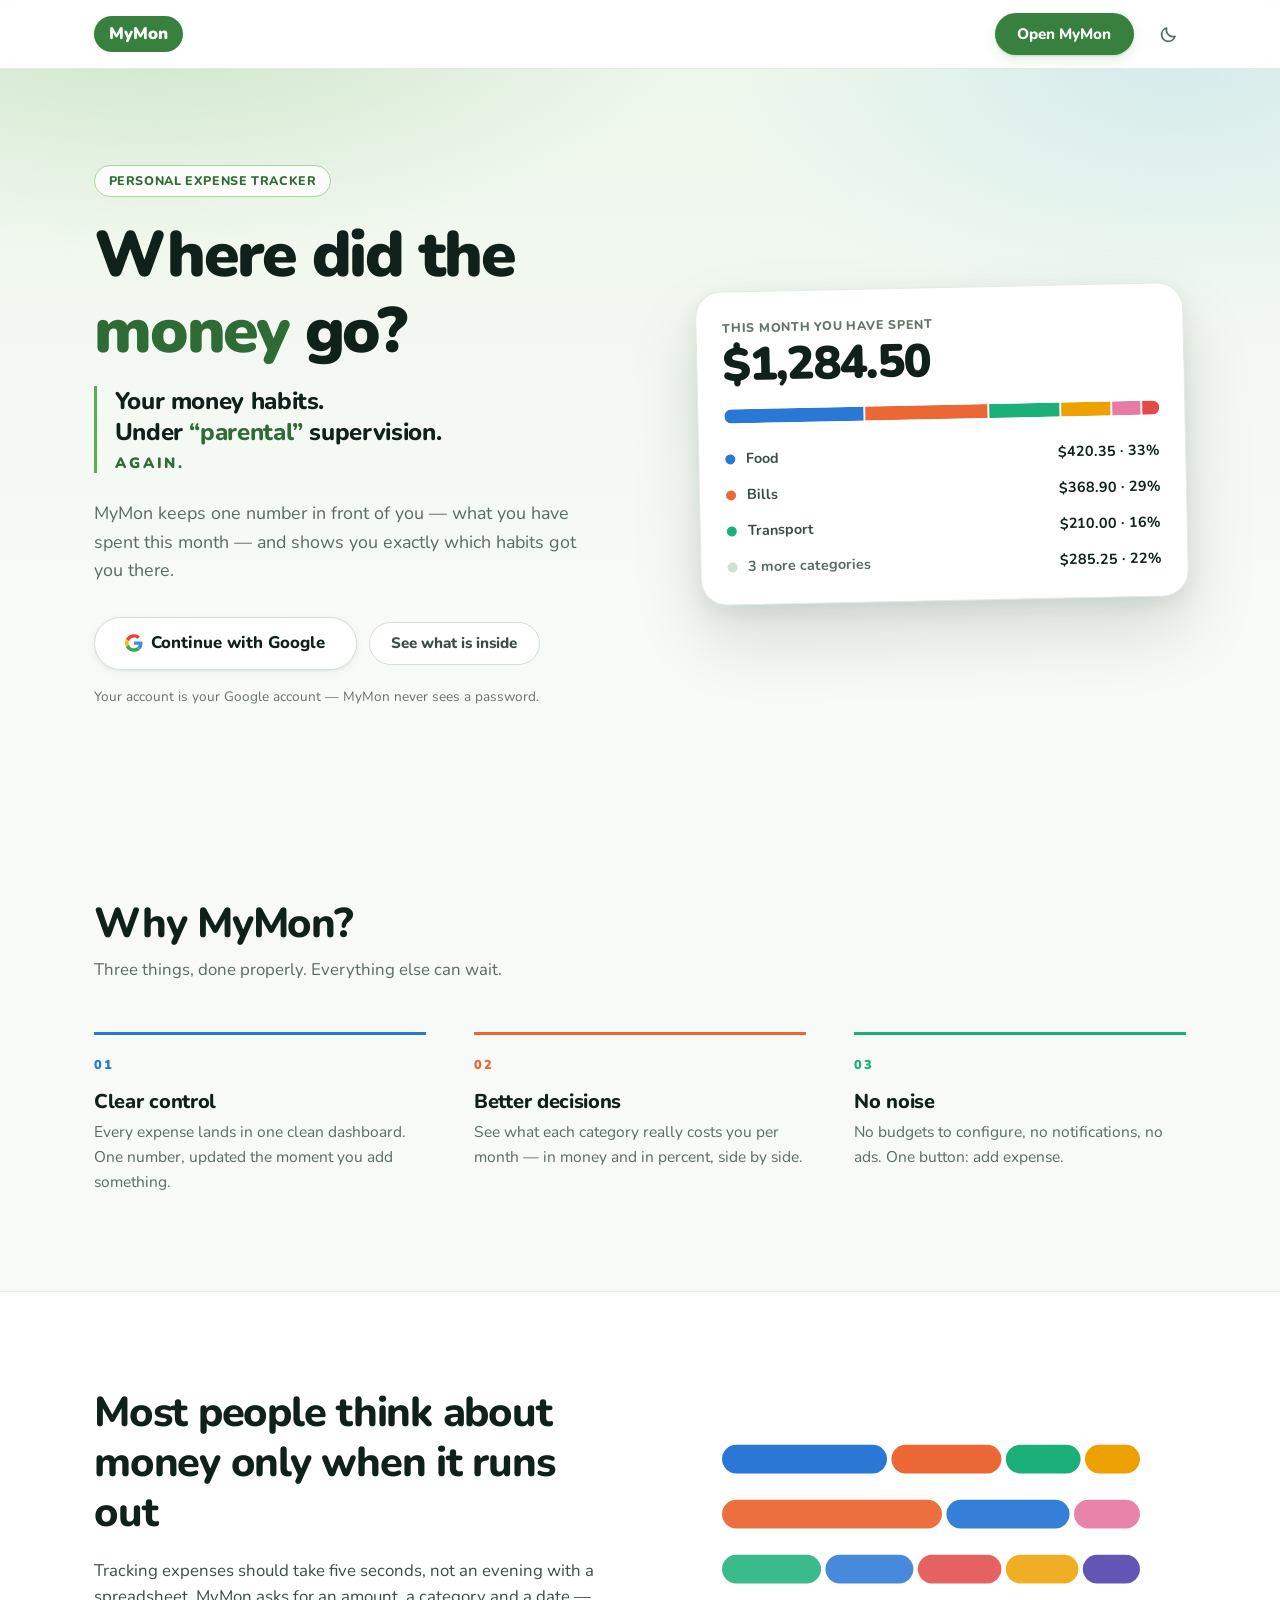
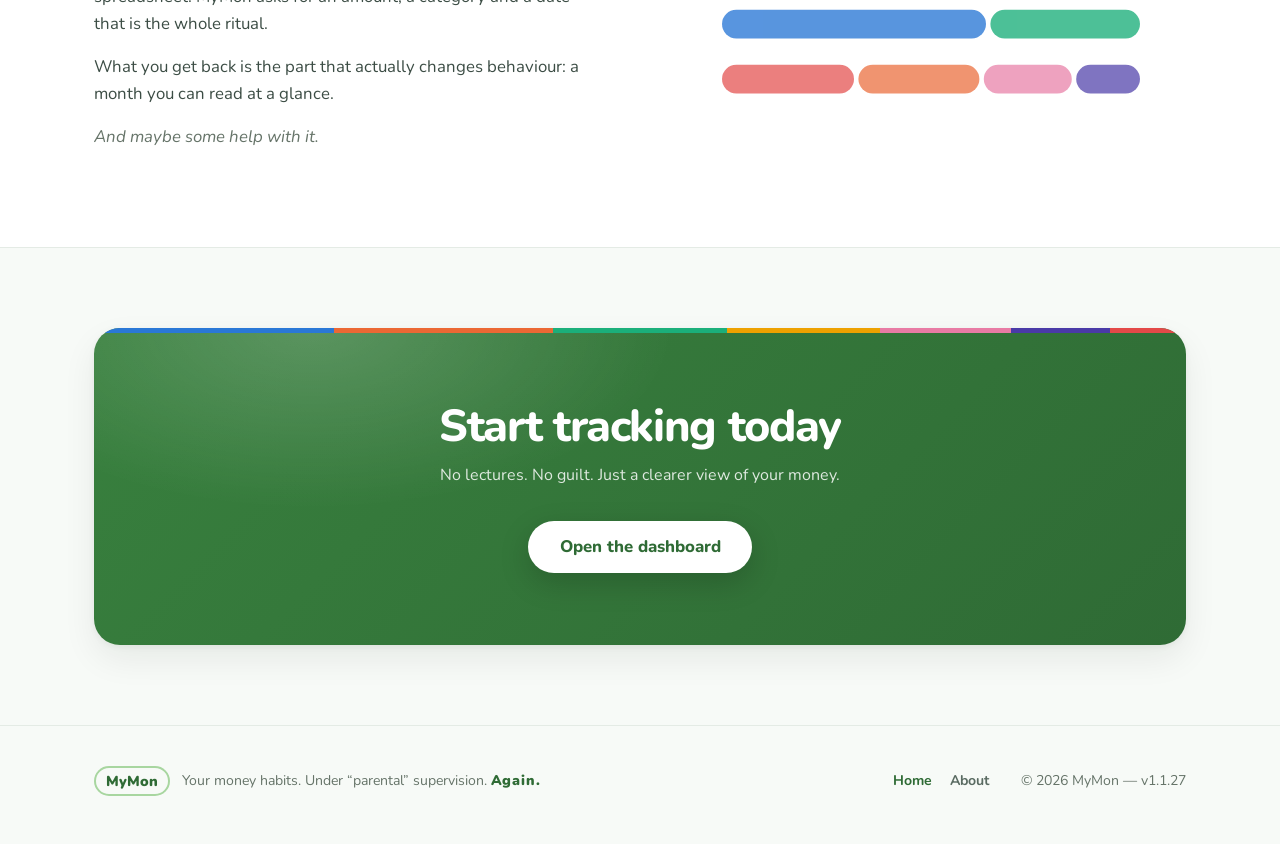
==== index.html @ 64f7182e "v1.1.27: pin the last function's search_path Ten security definer functions in this database, nine o" ====
<!DOCTYPE html>
<html lang="en">
<head>
  <meta charset="UTF-8" />
  <meta name="viewport" content="width=device-width, initial-scale=1.0" />
  <title>MyMon — see where your money went</title>
  <meta name="description" content="MyMon is a small personal expense tracker. Log what you spend, see the month at a glance. No noise, no lectures." />
  <link rel="icon" href="favicon.ico" />
  <link rel="manifest" href="manifest.webmanifest" />
  <meta name="theme-color" content="#3d8a45" />
  <link rel="apple-touch-icon" sizes="180x180" href="apple-touch-icon.png" />
  <meta name="apple-mobile-web-app-status-bar-style" content="default" />
  <meta name="apple-mobile-web-app-capable" content="yes" />
  <meta name="apple-mobile-web-app-title" content="MyMon" />
  <link rel="preconnect" href="https://fonts.googleapis.com" />
  <link rel="preconnect" href="https://fonts.gstatic.com" crossorigin />
  <link href="https://fonts.googleapis.com/css2?family=Nunito:wght@400;600;700;800;900&display=swap" rel="stylesheet" />
  <link rel="stylesheet" href="style.css" />

  <!-- Before a single pixel is painted. The stylesheet follows the system
       setting by itself; this is only for the case where the button has
       overruled it, because a page that reached the screen first would
       flash white on its way to dark. -->
  <script>
    (function () {
      try {
        var chosen = localStorage.getItem('mymon.theme');
        if (chosen === 'dark' || chosen === 'light') {
          document.documentElement.setAttribute('data-theme', chosen);
        }
      } catch (err) { /* private window, or site data blocked */ }
    })();
  </script>

  <!-- Chrome fires this once, early, and only offers the real install dialog if
       we hold on to the event. Catching it here rather than in a script at the
       bottom of the page means we cannot miss it. -->
  <script>
    window.MyMonInstall = { event: null };
    window.addEventListener('beforeinstallprompt', function (event) {
      event.preventDefault();
      window.MyMonInstall.event = event;
      window.dispatchEvent(new Event('mymon:installable'));
    });
  </script>

  <!-- Asking the server who you are takes a moment, and this page has two faces:
       one for a visitor, one for someone already signed in. Guessing from the
       token Supabase parked in this browser lets us paint the right one at once,
       instead of flashing "Continue with Google" at a signed-in user.
       landing.js drops this attribute the moment it knows for certain. -->
  <script>
    (function () {
      var state = 'out';
      try {
        for (var i = 0; i < localStorage.length; i++) {
          if (/^sb-.+-auth-token$/.test(localStorage.key(i))) { state = 'in'; break; }
        }
      } catch (e) { /* private mode: treat as a visitor */ }
      document.documentElement.setAttribute('data-session', state);
    })();
  </script>
</head>

<body>
  <header class="site-header">
    <div class="container">
      <a class="brand" href="index.html?stay=1" aria-label="MyMon home">
        <span class="logo">MyMon</span>
      </a>

      <!-- The header carries where you can go, and nothing else. About moved
           to the footer — it is read once, not returned to — and the chip and
           the sign-out button went with it, to Settings. Four links, a chip and
           a button came to 463px of header on a 375px phone, which is why the
           page could be dragged sideways. -->
      <nav class="site-nav" aria-label="Main">
        <a href="dashboard.html" data-page="dashboard" data-when="signed-in">Dashboard</a>
        <a href="settings.html" data-page="settings" data-when="signed-in">Settings</a>
        <button class="btn btn--primary" type="button" data-signin data-when="signed-out">
          Open MyMon
        </button>
      </nav>

      <!-- Light or dark. With nothing chosen the stylesheet follows the
           system setting on its own; this overrules it, per device. -->
      <button class="theme-btn" type="button" data-theme-toggle
              aria-label="Switch to the dark theme" title="Switch to the dark theme">
        <svg class="theme-btn__moon" viewBox="0 0 24 24" fill="none" stroke="currentColor"
             stroke-width="2.2" stroke-linecap="round" stroke-linejoin="round" aria-hidden="true">
          <path d="M20.2 14.3A8.4 8.4 0 0 1 9.7 3.8a8.6 8.6 0 1 0 10.5 10.5z" />
        </svg>
        <svg class="theme-btn__sun" viewBox="0 0 24 24" fill="none" stroke="currentColor"
             stroke-width="2.2" stroke-linecap="round" aria-hidden="true">
          <circle cx="12" cy="12" r="4.1" />
          <path d="M12 2.6v2.1M12 19.3v2.1M2.6 12h2.1M19.3 12h2.1M5.3 5.3l1.5 1.5M17.2 17.2l1.5 1.5M18.7 5.3l-1.5 1.5M6.8 17.2l-1.5 1.5" />
        </svg>
      </button>
    </div>
  </header>

  <main>
    <section class="hero">
      <div class="container hero__grid">
        <div>
          <p class="eyebrow">Personal expense tracker</p>
          <h1>Where did the <em>money</em> go?</h1>

          <!-- The line the whole project is named for. It used to sit in small
               grey type under everything else; it belongs here, at full voice. -->
          <p class="signature">
            Your money habits.<br />
            Under <em>&ldquo;parental&rdquo;</em> supervision.
            <b>Again.</b>
          </p>

          <p class="hero__lede">
            MyMon keeps one number in front of you — what you have spent this month —
            and shows you exactly which habits got you there.
          </p>

          <div class="hero__actions" data-when="signed-in">
            <a class="btn btn--primary btn--lg" href="dashboard.html">Open the dashboard</a>
            <a class="btn btn--ghost" href="#why">See what is inside</a>
          </div>

          <div class="hero__actions" data-when="signed-out">
            <button class="btn btn--google btn--lg" type="button" data-signin>
              <svg viewBox="0 0 48 48" aria-hidden="true" class="g-logo">
                <path fill="#EA4335" d="M24 9.5c3.5 0 6.6 1.2 9 3.6l6.7-6.7C35.6 2.6 30.2.5 24 .5 14.6.5 6.5 5.8 2.6 13.6l7.8 6c1.9-5.6 7.1-9.6 13.6-10.1z"/>
                <path fill="#4285F4" d="M46.5 24.5c0-1.6-.1-3.2-.4-4.7H24v9h12.7c-.6 3-2.3 5.5-4.8 7.2l7.5 5.8c4.4-4 7.1-10 7.1-17.3z"/>
                <path fill="#FBBC05" d="M10.4 28.4c-.5-1.4-.8-2.9-.8-4.4s.3-3 .8-4.4l-7.8-6C.9 16.7 0 20.2 0 24s.9 7.3 2.6 10.4l7.8-6z"/>
                <path fill="#34A853" d="M24 47.5c6.2 0 11.5-2 15.4-5.6l-7.5-5.8c-2.1 1.4-4.8 2.2-7.9 2.2-6.5 0-11.7-4-13.6-9.9l-7.8 6C6.5 42.2 14.6 47.5 24 47.5z"/>
              </svg>
              Continue with Google
            </button>
            <a class="btn btn--ghost" href="#why">See what is inside</a>
          </div>
          <p class="hero__note" data-when="signed-in">
            Signed in as <b data-user-name>you</b>. Nothing was lost — your month is
            one tap away.
          </p>
          <p class="hero__note" data-when="signed-out">
            Your account is your Google account — MyMon never sees a password.
          </p>
          <p class="notice notice--ok hidden" id="signed-out" role="status">
            You are signed out. Your expenses are waiting in your account.
          </p>
          <p class="notice notice--problem hidden" id="setup-problem" role="alert"></p>
        </div>

        <!-- A still of the real dashboard, built from the same components. -->
        <div class="preview" aria-hidden="true">
          <p class="preview__label">This month you have spent</p>
          <p class="preview__value">$1,284.50</p>

          <div class="share-bar">
            <div class="share-bar__seg" style="--dot: var(--cat-food); flex: 32.7"></div>
            <div class="share-bar__seg" style="--dot: var(--cat-bills); flex: 28.7"></div>
            <div class="share-bar__seg" style="--dot: var(--cat-transport); flex: 16.3"></div>
            <div class="share-bar__seg" style="--dot: var(--cat-entertainment); flex: 11.5"></div>
            <div class="share-bar__seg" style="--dot: var(--cat-hobby); flex: 6.6"></div>
            <div class="share-bar__seg" style="--dot: var(--cat-shopping); flex: 4.0"></div>
          </div>

          <div class="preview__rows">
            <div class="preview__row" style="--dot: var(--cat-food)">
              <i></i><span>Food</span><b>$420.35 &middot; 33%</b>
            </div>
            <div class="preview__row" style="--dot: var(--cat-bills)">
              <i></i><span>Bills</span><b>$368.90 &middot; 29%</b>
            </div>
            <div class="preview__row" style="--dot: var(--cat-transport)">
              <i></i><span>Transport</span><b>$210.00 &middot; 16%</b>
            </div>
            <div class="preview__row" style="--dot: var(--line-strong)">
              <i></i><span class="muted">3 more categories</span><b class="muted">$285.25 &middot; 22%</b>
            </div>
          </div>
        </div>
      </div>
    </section>

    <section class="section" id="why">
      <div class="container">
        <div class="section__head">
          <h2>Why MyMon?</h2>
          <p>Three things, done properly. Everything else can wait.</p>
        </div>

        <!-- Each column is topped by one of the chart's own category colours,
             so the page and the app look like they were made by the same hand. -->
        <div class="reasons">
          <article class="reason" style="--rule: var(--cat-food)">
            <span class="reason__num" aria-hidden="true">01</span>
            <h3>Clear control</h3>
            <p>Every expense lands in one clean dashboard. One number, updated the moment you add something.</p>
          </article>

          <article class="reason" style="--rule: var(--cat-bills)">
            <span class="reason__num" aria-hidden="true">02</span>
            <h3>Better decisions</h3>
            <p>See what each category really costs you per month — in money and in percent, side by side.</p>
          </article>

          <article class="reason" style="--rule: var(--cat-transport)">
            <span class="reason__num" aria-hidden="true">03</span>
            <h3>No noise</h3>
            <p>No budgets to configure, no notifications, no ads. One button: add expense.</p>
          </article>
        </div>
      </div>
    </section>

    <section class="section problem">
      <div class="container problem__layout">
        <div class="problem__text">
          <h2>Most people think about money only when it runs out</h2>
          <p>
            Tracking expenses should take five seconds, not an evening with a spreadsheet.
            MyMon asks for an amount, a category and a date — that is the whole ritual.
          </p>
          <p>
            What you get back is the part that actually changes behaviour: a month you
            can read at a glance.
          </p>
          <p>And maybe some help with it.</p>
        </div>
        <!-- Five weeks of spending, drawn the way the dashboard draws one month.
             The old stock illustration was purple and blue — handsome enough,
             but not a single colour in it existed anywhere else in MyMon. -->
        <div class="problem__image">
          <svg class="weeks" viewBox="0 0 400 242" role="img"
               aria-label="Five weeks of spending, each split into coloured categories">
            <g class="weeks__row" style="--y: 8">
              <rect x="10"  y="8"   width="150" height="26" rx="13" fill="var(--cat-food)" />
              <rect x="164" y="8"   width="100" height="26" rx="13" fill="var(--cat-bills)" />
              <rect x="268" y="8"   width="68"  height="26" rx="13" fill="var(--cat-transport)" />
              <rect x="340" y="8"   width="50"  height="26" rx="13" fill="var(--cat-entertainment)" />
            </g>
            <g class="weeks__row">
              <rect x="10"  y="58"  width="200" height="26" rx="13" fill="var(--cat-bills)" />
              <rect x="214" y="58"  width="112" height="26" rx="13" fill="var(--cat-food)" />
              <rect x="330" y="58"  width="60"  height="26" rx="13" fill="var(--cat-hobby)" />
            </g>
            <g class="weeks__row">
              <rect x="10"  y="108" width="90"  height="26" rx="13" fill="var(--cat-transport)" />
              <rect x="104" y="108" width="80"  height="26" rx="13" fill="var(--cat-food)" />
              <rect x="188" y="108" width="76"  height="26" rx="13" fill="var(--cat-shopping)" />
              <rect x="268" y="108" width="66"  height="26" rx="13" fill="var(--cat-entertainment)" />
              <rect x="338" y="108" width="52"  height="26" rx="13" fill="var(--cat-other)" />
            </g>
            <g class="weeks__row">
              <rect x="10"  y="158" width="240" height="26" rx="13" fill="var(--cat-food)" />
              <rect x="254" y="158" width="136" height="26" rx="13" fill="var(--cat-transport)" />
            </g>
            <g class="weeks__row">
              <rect x="10"  y="208" width="120" height="26" rx="13" fill="var(--cat-shopping)" />
              <rect x="134" y="208" width="110" height="26" rx="13" fill="var(--cat-bills)" />
              <rect x="248" y="208" width="80"  height="26" rx="13" fill="var(--cat-hobby)" />
              <rect x="332" y="208" width="58"  height="26" rx="13" fill="var(--cat-other)" />
            </g>
          </svg>
        </div>
      </div>
    </section>

    <!-- Shown only where MyMon can actually be installed; install.js decides. -->
    <div class="container">
      <section class="install-band hidden" id="install-band">
        <div class="install-band__icon" aria-hidden="true">
          <img src="icon-192.png" alt="" width="56" height="56" />
        </div>
        <div class="install-band__text">
          <h2 id="install-title">Keep MyMon on your phone</h2>
          <p id="install-copy">
            It gets its own icon and opens without the browser bar, like any other app.
          </p>
        </div>
        <button class="btn btn--primary" type="button" id="install-btn">Install app</button>
      </section>
    </div>

    <div class="container">
      <section class="cta-band">
        <h2>Start tracking today</h2>
        <p>No lectures. No guilt. Just a clearer view of your money.</p>
        <a class="btn btn--primary btn--lg" href="dashboard.html" data-when="signed-in">
          Open the dashboard
        </a>
        <button class="btn btn--primary btn--lg" type="button" data-signin data-when="signed-out">
          Open the dashboard
        </button>
      </section>
    </div>
  </main>

  <footer class="site-footer">
    <div class="container">
      <div class="site-footer__brand">
        <span class="logo logo--quiet" aria-hidden="true">MyMon</span>
        <p>Your money habits. Under &ldquo;parental&rdquo; supervision. <b>Again.</b></p>
      </div>
      <nav class="site-footer__links" aria-label="More">
        <a href="index.html?stay=1" data-page="home">Home</a>
        <a href="about.html" data-page="about">About</a>
      </nav>
      <p class="site-footer__meta">&copy; <span data-year>2026</span> MyMon &mdash; v1.1.27</p>
    </div>
  </footer>

  <!-- Safari has no install dialog, so iPhone users get the three steps. -->
  <dialog class="modal" id="ios-install" aria-labelledby="ios-install-title">
    <div class="modal__head">
      <div>
        <h2 id="ios-install-title">Add MyMon to your home screen</h2>
        <p>Three taps in Safari, and it behaves like any other app.</p>
      </div>
      <button class="modal__close" type="button" data-close-install aria-label="Close">
        <svg viewBox="0 0 24 24" fill="none" stroke="currentColor" stroke-width="2.2" stroke-linecap="round" aria-hidden="true">
          <path d="M6 6l12 12M18 6L6 18" />
        </svg>
      </button>
    </div>

    <div class="modal__body">
      <ol class="steps">
        <li>
          <span class="steps__icon" aria-hidden="true">
            <svg viewBox="0 0 24 24" fill="none" stroke="currentColor" stroke-width="2" stroke-linecap="round" stroke-linejoin="round">
              <path d="M12 3v13" /><path d="M8 7l4-4 4 4" />
              <path d="M5 13v6a2 2 0 0 0 2 2h10a2 2 0 0 0 2-2v-6" />
            </svg>
          </span>
          <span>Tap the <strong>Share</strong> button at the bottom of Safari.</span>
        </li>
        <li>
          <span class="steps__icon" aria-hidden="true">
            <svg viewBox="0 0 24 24" fill="none" stroke="currentColor" stroke-width="2" stroke-linecap="round" stroke-linejoin="round">
              <rect x="3" y="3" width="18" height="18" rx="4" />
              <path d="M12 8v8" /><path d="M8 12h8" />
            </svg>
          </span>
          <span>Scroll down and choose <strong>Add to Home Screen</strong>.</span>
        </li>
        <li>
          <span class="steps__icon" aria-hidden="true">
            <svg viewBox="0 0 24 24" fill="none" stroke="currentColor" stroke-width="2" stroke-linecap="round" stroke-linejoin="round">
              <path d="M5 13l4 4L19 7" />
            </svg>
          </span>
          <span>Tap <strong>Add</strong>. That is it.</span>
        </li>
      </ol>
      <p class="muted" style="margin: 1.25rem 0 0; font-size: .9rem">
        It has to be Safari — other browsers on iPhone do not offer this.
      </p>
    </div>

    <div class="modal__foot">
      <button class="btn btn--primary" type="button" data-close-install>Got it</button>
    </div>
  </dialog>

  <script src="vendor/supabase.js"></script>
  <script src="js/config.js"></script>
  <script src="js/session.js"></script>
  <script src="js/ui.js"></script>
  <script src="js/landing.js"></script>
  <script src="js/install.js"></script>
</body>
</html>
---- style.css ----
/* =========================================================
   MyMon v1 — stylesheet
   1  Tokens
   2  Base & layout
   3  Header & footer
   4  Buttons, forms, chips
   5  Landing page
   6  Dashboard
   7  Charts
   8  Dialog, toast, empty states
   9  Responsive
   ========================================================= */

/* ---------- 1. Tokens ---------- */
:root {
  /* Tells the browser which way round the page is, so its own furniture —
     the date picker, the dropdowns, the scrollbars — comes out to match
     instead of staying stubbornly white in front of a dark page. */
  color-scheme: light;

  /* brand — taken from the MyMon logo.
     Two greens with two jobs, and the jobs are the point: --brand-700 is the
     one you read words in, --brand-600 is the one you put white words on.
     Mixing them up is how the footer line and the "spent less" figure ended
     up at 4.06:1, and how the dark theme put white on pale green.
     --brand-600 also moved seven steps darker (from #3d8a45) so white on it
     clears 4.5:1 — 4.86 now, against 4.27 before. */
  --brand-700: #2f6b35;
  --brand-600: #38803e;
  --brand-hover: #2d6833;   /* primary button, pressed or hovered */

  /* The band at the foot of the landing page is a deep green slab carrying
     white text, in both themes. It used to be mixed from --brand-600 and
     --brand-700, which works only while --brand-700 is the dark one — in the
     dark theme that token is pale, so the slab faded to pale green under its
     own white text, and the white button inside it was lettered in pale green
     on white. Its own tokens, so neither can happen again. */
  --band-from: #38803e;
  --band-to: #2f6b35;
  --band-ink: #2f6b35;   /* the lettering on the white button inside it */
  --brand-500: #5faa55;
  --brand-300: #a8d6a0;
  --brand-100: #e7f3e5;
  --brand-050: #f3f9f2;

  /* ink
     The three quiet steps were measured against the surfaces they actually
     sit on rather than chosen by eye. At their old values --ink-500 came to
     4.02:1 on the sunken surface and --ink-400 to 2.73:1, both below the
     floor for text somebody is meant to read, and --ink-300 was 1.94:1 while
     colouring a row's edit and delete icons. Secondary text that is too pale
     does not read as calm, it reads as unfinished. On white / page / sunken:
       --ink-700  8.98 / 8.54 / 8.32   headings and strong body
       --ink-500  5.65 / 5.38 / 5.24   secondary text
       --ink-400  4.92 / 4.68 / 4.56   the quietest text still meant to be read
       --ink-300  3.48 / 3.31 / 3.23   icons and separators, never prose */
  --ink-900: #10201a;
  --ink-700: #3c4d45;
  --ink-500: #5a6b62;
  --ink-400: #667469;
  --ink-300: #7e8d84;

  /* surfaces */
  --surface: #ffffff;
  --surface-sunken: #f4f7f4;
  --surface-page: #f7faf7;
  --line: #e4ebe5;
  --line-strong: #d3ded5;

  /* The landing page's first screen. Its own tokens, because the top of that
     gradient is not any surface the rest of the app uses, and each theme wants
     a different amount of light up there. A light value left to stand in the
     dark theme gave a bright band with a visible edge where it stopped; the
     cure is not to take the light away but to spread it. --hero-fade says how
     far down the gradient runs: short in the light theme, where the two ends
     are near neighbours, and all the way down in the dark one, where the eye
     would otherwise find the place it ends. */
  --hero-top: #eef7ec;
  --hero-fade: 72%;
  --hero-glow-warm: rgba(95, 170, 85, .24);
  --hero-glow-cool: rgba(126, 196, 232, .22);

  /* Text that sits on a filled --brand-700 shape. White on the light theme's
     deep green; nearly black on the dark theme's pale green, which white
     would be unreadable against. */
  --on-brand-700: #ffffff;

  /* The header sits over whatever is scrolling under it, so it is the page's
     own colour with some of that showing through. */
  --surface-glass: rgba(255, 255, 255, .82);

  /* Things that are meant to stand against the page rather than sit on it:
     the toast, the chart tooltip. They are dark on a light page and light on
     a dark one, which is why they cannot just borrow --ink-900. */
  --inverse: #10201a;
  --on-inverse: #ffffff;

  /* What dims the page behind a dialog. */
  --scrim: rgba(16, 32, 20, .42);

  /* "Who put in what": your own bar against everybody else's. These cannot be
     one pair of greens reused in both themes — on a white page the darker
     green is the one that stands out, and on a dark page it is the one that
     disappears. So the emphasis flips, and only the token knows that. */
  --bar-mine: var(--brand-600);
  --bar-other: var(--brand-300);

  /* category series — validated categorical palette, fixed order */
  --cat-food: #2a78d6;
  --cat-bills: #eb6834;
  --cat-transport: #1baf7a;
  --cat-entertainment: #eda100;
  --cat-hobby: #e87ba4;
  --cat-other: #4a3aa7;
  --cat-shopping: #e34948;

  --danger: #c23b3a;
  --danger-050: #fdecec;   /* the tint behind a delete button being hovered */
  --danger-200: #f3cfcf;

  /* shape */
  --r-xs: 8px;
  --r-sm: 12px;
  --r-md: 18px;
  --r-lg: 26px;
  --r-pill: 999px;

  /* elevation */
  --shadow-xs: 0 1px 2px rgba(16, 32, 20, .06);
  --shadow-sm: 0 1px 2px rgba(16, 32, 20, .05), 0 2px 8px rgba(16, 32, 20, .05);
  --shadow-md: 0 2px 6px rgba(16, 32, 20, .05), 0 14px 34px rgba(16, 32, 20, .07);
  --shadow-lg: 0 8px 20px rgba(16, 32, 20, .08), 0 34px 70px rgba(16, 32, 20, .13);

  --ring: 0 0 0 3px rgba(95, 170, 85, .32);

  /* rhythm */
  --gutter: 24px;
  --page: 1140px;
}

/* ---------- 1b. The dark theme ----------

   Not an inversion of the block above. A dark page needs its own greens (the
   one you read text in has to be light, the one you put white text on has to
   stay dark), its own shadows, and — the part that is easy to get wrong — its
   own category colours.

   Those seven were picked for a white page and checked there. Against #161d19
   four of them fall outside the lightness band a dark surface needs, and the
   indigo lands at 2:1 against the background, which is barely a mark at all.
   So a second set was chosen and run through the same validator with the dark
   surface. It comes out at: lightness band pass, chroma pass, colour-blind
   separation 10.7 on the worst adjacent pair (the target is 8), normal-vision
   separation 18.7 (the floor is 15), and every colour over 3:1 against the
   background. That last one the light set cannot manage — it leans on the
   written labels beside each mark instead.

   The rules are written out twice on purpose. The first follows the system
   setting; the second is the button in the header overruling it. Neither can
   be expressed in terms of the other in plain CSS, so they are kept next to
   each other where a change to one is obvious if it misses the other. */

@media (prefers-color-scheme: dark) {
  :root:not([data-theme="light"]) {
    color-scheme: dark;

    --brand-700: #9ad98f;   /* green you read words in */
    --brand-600: #38803e;   /* green you put white words on — white is 4.86:1 */
    /* Hover darkens here too. Going lighter is the usual move on a dark page,
       but every green pale enough to look lifted drops white under 4:1 — the
       old hover handed the button --brand-700 and produced white on pale
       green at 1.65:1, which is not a hover state, it is a disappearance. */
    --brand-hover: #2f6b35;

    /* Deeper than the light theme's, so a slab of it does not glare on a
       dark page. Still deep enough to carry white. */
    --band-from: #2f6b35;
    --band-to: #1f4a26;
    --band-ink: #2f6b35;
    --brand-500: #6fbb64;
    --brand-300: #7fc077;
    --brand-100: #1f2c23;   /* a tint, so it goes dark rather than pale */
    --brand-050: #18211b;

    --ink-900: #e9efea;
    --ink-700: #bdc9c2;
    --ink-500: #90a097;
    --ink-400: #7a8a81;
    --ink-300: #5f6e66;

    --surface: #161d19;
    --surface-sunken: #1b2420;
    --surface-page: #101613;
    --line: #273029;
    --line-strong: #35413a;
    --surface-glass: rgba(16, 22, 19, .82);

    /* Light at the top here too — it is the first thing anybody sees and it
       is worth having. It was the *edge* that was wrong, not the glow, so
       the ramp now runs the full height instead of stopping two thirds
       down, and the glows stay soft enough not to grey the page out. */
    --hero-top: #22302a;
    --hero-fade: 100%;
    --hero-glow-warm: rgba(120, 200, 110, .20);
    --hero-glow-cool: rgba(110, 170, 215, .15);

    --on-brand-700: #0e1611;

    --inverse: #28322c;
    --on-inverse: #e9efea;
    --scrim: rgba(0, 0, 0, .62);

    --cat-food: #4f93e0;
    --cat-bills: #df6634;
    --cat-transport: #11ac88;
    --cat-entertainment: #c08a12;
    --cat-hobby: #d4648f;
    --cat-other: #7a68d8;
    --cat-shopping: #e34948;

    --danger: #f08b87;
    --danger-050: #2b1c1c;
    --danger-200: #4a2d2d;

    /* A shadow on a dark page is not a paler grey, it is more black. */
    --shadow-xs: 0 1px 2px rgba(0, 0, 0, .40);
    --shadow-sm: 0 1px 2px rgba(0, 0, 0, .36), 0 2px 8px rgba(0, 0, 0, .30);
    --shadow-md: 0 2px 6px rgba(0, 0, 0, .36), 0 14px 34px rgba(0, 0, 0, .42);
    --shadow-lg: 0 8px 20px rgba(0, 0, 0, .46), 0 34px 70px rgba(0, 0, 0, .50);

    --bar-mine: #9ad98f;
    --bar-other: #4f7a58;

    --ring: 0 0 0 3px rgba(143, 208, 134, .30);
  }
}

:root[data-theme="dark"] {
  color-scheme: dark;

  --brand-700: #9ad98f;
  --brand-600: #38803e;
  --brand-hover: #2f6b35;
  --band-from: #2f6b35;
  --band-to: #1f4a26;
  --band-ink: #2f6b35;
  --brand-500: #6fbb64;
  --brand-300: #7fc077;
  --brand-100: #1f2c23;
  --brand-050: #18211b;

  --ink-900: #e9efea;
  --ink-700: #bdc9c2;
  --ink-500: #90a097;
  --ink-400: #7a8a81;
  --ink-300: #5f6e66;

  --surface: #161d19;
  --surface-sunken: #1b2420;
  --surface-page: #101613;
  --line: #273029;
  --line-strong: #35413a;
  --surface-glass: rgba(16, 22, 19, .82);

  /* Light at the top here too — it is the first thing anybody sees and it
     is worth having. It was the *edge* that was wrong, not the glow, so
     the ramp now runs the full height instead of stopping two thirds
     down, and the glows stay soft enough not to grey the page out. */
  --hero-top: #22302a;
  --hero-fade: 100%;
  --hero-glow-warm: rgba(120, 200, 110, .20);
  --hero-glow-cool: rgba(110, 170, 215, .15);

  --on-brand-700: #0e1611;

  --inverse: #28322c;
  --on-inverse: #e9efea;
  --scrim: rgba(0, 0, 0, .62);

  --cat-food: #4f93e0;
  --cat-bills: #df6634;
  --cat-transport: #11ac88;
  --cat-entertainment: #c08a12;
  --cat-hobby: #d4648f;
  --cat-other: #7a68d8;
  --cat-shopping: #e34948;

  --danger: #f08b87;
  --danger-050: #2b1c1c;
  --danger-200: #4a2d2d;

  --shadow-xs: 0 1px 2px rgba(0, 0, 0, .40);
  --shadow-sm: 0 1px 2px rgba(0, 0, 0, .36), 0 2px 8px rgba(0, 0, 0, .30);
  --shadow-md: 0 2px 6px rgba(0, 0, 0, .36), 0 14px 34px rgba(0, 0, 0, .42);
  --shadow-lg: 0 8px 20px rgba(0, 0, 0, .46), 0 34px 70px rgba(0, 0, 0, .50);

  --bar-mine: #9ad98f;
  --bar-other: #4f7a58;

  --ring: 0 0 0 3px rgba(143, 208, 134, .30);
}

/* ---------- 2. Base & layout ---------- */
*, *::before, *::after { box-sizing: border-box; }

html {
  font-size: 16px;
  -webkit-text-size-adjust: 100%;
  scroll-behavior: smooth;
}

body {
  margin: 0;
  font-family: Nunito, "Segoe UI Variable Text", "Segoe UI", system-ui, -apple-system, sans-serif;
  font-size: 1rem;
  line-height: 1.6;
  color: var(--ink-700);
  background-color: var(--surface-page);
  -webkit-font-smoothing: antialiased;
}

h1, h2, h3, h4 {
  color: var(--ink-900);
  line-height: 1.2;
  letter-spacing: -0.015em;
  margin: 0 0 .5rem;
  font-weight: 800;
}

p { margin: 0 0 1rem; }
p:last-child { margin-bottom: 0; }

/* Every page's own title, set at the same weight as the landing page's — the
   inner pages were wearing the browser's default heading size next to a hero
   built at four rem, and looked like a different site. */
main h1 {
  font-size: clamp(2.1rem, 4.5vw, 2.9rem);
  font-weight: 900;
  letter-spacing: -0.035em;
  margin-bottom: .75rem;
}

main h1 + .hero__lede,
main h1 + p { color: var(--ink-500); max-width: 56ch; }

a { color: var(--brand-700); }

img { max-width: 100%; height: auto; }

:focus-visible {
  outline: none;
  box-shadow: var(--ring);
  border-radius: var(--r-xs);
}

.container {
  width: 100%;
  max-width: var(--page);
  margin: 0 auto;
  padding: 0 var(--gutter);
}

.container--narrow { max-width: 760px; }

.center { text-align: center; }

.muted { color: var(--ink-500); }

.sr-only {
  position: absolute;
  width: 1px; height: 1px;
  padding: 0; margin: -1px;
  overflow: hidden;
  clip: rect(0 0 0 0);
  white-space: nowrap;
  border: 0;
}

.hidden { display: none !important; }

/* The landing page has a signed-in face and a signed-out one. Knowing which to
   show needs a round trip, so the page guesses first (see the script in
   index.html's head) and this rule paints that guess. It outranks .hidden on
   purpose, and lives only for the instant before landing.js removes the
   attribute and hands the decision back to .hidden. */
html[data-session="in"] [data-when="signed-out"],
html[data-session="out"] [data-when="signed-in"] { display: none !important; }

.card {
  background: var(--surface);
  border: 1px solid var(--line);
  border-radius: var(--r-lg);
  box-shadow: var(--shadow-sm);
  padding: 1.75rem;
}

.card__head {
  display: flex;
  align-items: baseline;
  justify-content: space-between;
  gap: 1rem;
  margin-bottom: 1.25rem;
}

.card__title {
  font-size: 1.15rem;
  font-weight: 800;
  letter-spacing: -0.015em;
  margin: 0;
}

.card__hint {
  font-size: .85rem;
  color: var(--ink-400);
  white-space: nowrap;
}

/* A small row of mutually exclusive buttons — used above the chart to say
   which currency it is about, in a month that holds several. */
.seg-row {
  display: flex;
  flex-wrap: wrap;
  gap: .3rem;
  margin: 0 0 1.25rem;
}

.seg {
  border: 1px solid var(--line);
  background: var(--surface);
  color: var(--ink-500);
  font: inherit;
  font-size: .8rem;
  font-weight: 800;
  letter-spacing: .02em;
  padding: .3rem .7rem;
  border-radius: var(--r-pill);
  cursor: pointer;
  transition: background-color .15s ease, color .15s ease, border-color .15s ease;
}
.seg:hover { background: var(--surface-sunken); color: var(--ink-700); }

/* aria-pressed is what a screen reader reads, so the styling hangs off the
   same attribute rather than a class that could drift away from it. */
.seg[aria-pressed="true"] {
  background: var(--brand-600);
  border-color: var(--brand-600);
  color: #fff;
}

/* ---------- 3. Header & footer ---------- */
.site-header {
  position: sticky;
  top: 0;
  z-index: 40;
  background: var(--surface-glass);
  backdrop-filter: saturate(160%) blur(12px);
  -webkit-backdrop-filter: saturate(160%) blur(12px);
  border-bottom: 1px solid var(--line);
}

/* There are three things in the header now, and "space-between" would have
   stranded the nav in the middle of the bar on its own. The brand holds the
   left; everything else is pushed right as one group (see .site-nav). */
.site-header .container {
  display: flex;
  align-items: center;
  gap: 1rem;
  min-height: 68px;
}

.theme-btn {
  width: 36px; height: 36px;
  flex: none;
  display: grid;
  place-items: center;
  border: 0;
  background: none;
  border-radius: 50%;
  color: var(--ink-500);
  cursor: pointer;
  transition: background-color .15s ease, color .15s ease;
}
.theme-btn:hover { background: var(--surface-sunken); color: var(--ink-900); }
.theme-btn:focus-visible { outline: none; box-shadow: var(--ring); }
.theme-btn svg { width: 19px; height: 19px; }

/* It shows where it takes you: a moon while the page is light, a sun while it
   is dark. The moon is the default, so the button is never an empty circle in
   the instant before the script has read which way round things are. */
.theme-btn__sun { display: none; }
.theme-btn[data-theme-state="dark"] .theme-btn__moon { display: none; }
.theme-btn[data-theme-state="dark"] .theme-btn__sun { display: block; }

.brand { display: inline-flex; align-items: center; }
/* The wordmark is type, not a picture. It is set in the same Nunito as the
   rest of the site, so it is sharp at any size and on any screen, it costs no
   bytes, and it cannot be squeezed out of shape — the PNG it replaces was
   200KB to be shown at 38px, and on a crowded phone header the flex row
   squashed it to nothing. flex: none is what keeps that from happening. */
.logo {
  display: inline-flex;
  align-items: center;
  flex: none;
  height: 36px;
  padding: 0 .95rem;
  border-radius: var(--r-pill);
  background: var(--brand-600);
  color: #fff;
  font-weight: 900;
  font-size: 1.05rem;
  letter-spacing: -.005em;
  white-space: nowrap;
  transition: background-color .15s ease;
}

.brand { text-decoration: none; }
.brand:hover .logo { background: var(--brand-700); }

/* The footer says the name once more without competing with it. */
.logo--quiet {
  height: 30px;
  padding: 0 .75rem;
  font-size: .9rem;
  background: none;
  color: var(--brand-700);
  box-shadow: inset 0 0 0 2px var(--brand-300);
}

.site-nav { display: flex; align-items: center; gap: .35rem; margin-left: auto; }

.site-nav a {
  display: inline-block;
  padding: .45rem .8rem;
  border-radius: var(--r-pill);
  color: var(--ink-700);
  font-weight: 700;
  font-size: .95rem;
  text-decoration: none;
  transition: background-color .15s ease, color .15s ease;
}

.site-nav a:hover { background: var(--brand-100); color: var(--brand-700); }
.site-nav a[aria-current="page"] { background: var(--brand-100); color: var(--brand-700); }

.site-footer {
  margin-top: 4rem;
  padding: 2.5rem 0 3rem;
  border-top: 1px solid var(--line);
  font-size: .88rem;
  color: var(--ink-400);
}

.site-footer .container {
  display: flex;
  flex-wrap: wrap;
  align-items: center;
  justify-content: space-between;
  gap: .75rem 2rem;
}

.site-footer a { color: var(--ink-500); text-decoration: none; }
.site-footer a:hover { color: var(--brand-700); }

/* The line the hero opens with, said once more on the way out — quietly. */
.site-footer__brand {
  display: flex;
  align-items: center;
  gap: .75rem;
  margin-right: auto;
}


.site-footer__brand p { margin: 0; color: var(--ink-400); }
.site-footer__brand b { color: var(--brand-700); font-weight: 900; letter-spacing: .06em; }

.site-footer__meta { margin: 0; font-variant-numeric: tabular-nums; }

/* Home and About live here now rather than in the header. */
.site-footer__links { display: flex; align-items: center; gap: 1.1rem; }
.site-footer__links a { font-weight: 700; }
.site-footer__links a[aria-current="page"] { color: var(--brand-700); }

/* ---------- 4. Buttons, forms, chips ---------- */
.btn {
  display: inline-flex;
  align-items: center;
  justify-content: center;
  gap: .5rem;
  padding: .7rem 1.35rem;
  border: 1px solid transparent;
  border-radius: var(--r-pill);
  font: inherit;
  font-weight: 800;
  font-size: .95rem;
  line-height: 1.2;
  text-decoration: none;
  white-space: nowrap;
  cursor: pointer;
  transition: transform .12s ease, box-shadow .15s ease, background-color .15s ease, border-color .15s ease;
}

.btn:active { transform: translateY(1px); }
.btn svg { width: 17px; height: 17px; }

.btn--primary {
  background: var(--brand-600);
  color: #fff;
  /* A hint of lift, not a glow. The wide green halo was fine on a page with
     one button on it and heavy on Settings, which stacks three. */
  box-shadow: 0 1px 2px rgba(16, 32, 20, .14), 0 5px 12px rgba(61, 138, 69, .15);
}
.btn--primary:hover { background: var(--brand-hover); }

.btn--ghost {
  background: var(--surface);
  color: var(--ink-700);
  border-color: var(--line-strong);
}
.btn--ghost:hover { background: var(--surface-sunken); color: var(--ink-900); }

.btn--quiet {
  background: transparent;
  color: var(--ink-500);
  padding: .45rem .8rem;
  font-weight: 700;
  font-size: .9rem;
}
.btn--quiet:hover { background: var(--surface-sunken); color: var(--ink-900); }

.btn--lg { padding: .95rem 1.9rem; font-size: 1.05rem; }
.btn--block { width: 100%; }

/* Buttons carry their own shadow, which would otherwise win over the global
   focus ring and leave keyboard users with nothing to see. */
.btn:focus-visible,
.icon-btn:focus-visible { box-shadow: var(--ring); }

.icon-btn {
  width: 38px; height: 38px;
  display: grid;
  place-items: center;
  border-radius: 50%;
  border: 1px solid var(--line-strong);
  background: var(--surface);
  color: var(--ink-700);
  cursor: pointer;
  font: inherit;
  transition: background-color .15s ease, color .15s ease, opacity .15s ease;
}
.icon-btn:hover:not(:disabled) { background: var(--surface-sunken); color: var(--ink-900); }
.icon-btn:disabled { opacity: .35; cursor: not-allowed; }
.icon-btn svg { width: 18px; height: 18px; }

.field { margin-bottom: 1.15rem; }

.field > label,
.field > .field__label {
  display: block;
  font-weight: 800;
  font-size: .85rem;
  color: var(--ink-700);
  margin-bottom: .45rem;
}

.field__optional { font-weight: 600; color: var(--ink-400); }

.field__row {
  display: flex;
  align-items: baseline;
  justify-content: space-between;
  gap: .75rem;
}

.field__count {
  font-size: .8rem;
  font-weight: 700;
  color: var(--ink-400);
  font-variant-numeric: tabular-nums;
  white-space: nowrap;
}

/* Turns red on the last stretch, so the cap is not a surprise. */
.field__count[data-state="full"] { color: var(--danger); }
.field__count[data-state="near"] { color: var(--ink-700); }

.input,
.textarea {
  width: 100%;
  padding: .7rem .9rem;
  font: inherit;
  color: var(--ink-900);
  background: var(--surface);
  border: 1px solid var(--line-strong);
  border-radius: var(--r-sm);
  transition: border-color .15s ease, box-shadow .15s ease;
}

.input:focus,
.textarea:focus {
  outline: none;
  border-color: var(--brand-500);
  box-shadow: var(--ring);
}

.textarea { resize: vertical; min-height: 64px; }

.input-money {
  display: flex;
  align-items: center;
  background: var(--surface);
  border: 1px solid var(--line-strong);
  border-radius: var(--r-sm);
  padding-left: .9rem;
  transition: border-color .15s ease, box-shadow .15s ease;
}
.input-money:focus-within {
  border-color: var(--brand-500);
  box-shadow: var(--ring);
}
.input-money > span {
  font-size: 1.3rem;
  font-weight: 800;
  color: var(--ink-400);
  line-height: 1;
}
.input-money input {
  flex: 1;
  min-width: 0;
  border: 0;
  background: none;
  padding: .55rem .9rem;
  font: inherit;
  font-size: 1.5rem;
  font-weight: 800;
  color: var(--ink-900);
  font-variant-numeric: tabular-nums;
}
/* The green ring belongs to the whole box, not to the field inside it —
   without this the global focus ring draws a second line next to the $. */
.input-money input:focus,
.input-money input:focus-visible { outline: none; box-shadow: none; }
.input-money input::-webkit-outer-spin-button,
.input-money input::-webkit-inner-spin-button { -webkit-appearance: none; margin: 0; }
.input-money input[type=number] { -moz-appearance: textfield; }

.field--invalid .input,
.field--invalid .textarea,
.field--invalid .input-money { border-color: var(--danger); }

.field__error {
  display: none;
  margin-top: .4rem;
  font-size: .85rem;
  font-weight: 700;
  color: var(--danger);
}
.field--invalid .field__error { display: block; }

/* category picker */
.cat-grid {
  display: grid;
  grid-template-columns: repeat(auto-fill, minmax(118px, 1fr));
  gap: .5rem;
  border: 0;
  padding: 0;
  margin: 0;
}

/* Seven into three columns leaves one on its own looking like a mistake.
   The last option is "Other", so giving it the full row is not a patch over
   the arithmetic — it is the catch-all, drawn as the catch-all. */
.cat-grid > *:last-child { grid-column: 1 / -1; }

.cat-option { position: relative; display: block; }
.cat-option input {
  position: absolute;
  inset: 0;
  opacity: 0;
  width: 100%; height: 100%;
  margin: 0;
  cursor: pointer;
}
.cat-option > span {
  display: flex;
  align-items: center;
  gap: .45rem;
  padding: .55rem .7rem;
  border: 1px solid var(--line-strong);
  border-radius: var(--r-sm);
  background: var(--surface);
  font-size: .88rem;
  font-weight: 700;
  color: var(--ink-700);
  transition: border-color .15s ease, background-color .15s ease, color .15s ease;
}
.cat-option > span::before {
  content: "";
  width: 10px; height: 10px;
  flex: none;
  border-radius: 50%;
  background: var(--dot, var(--ink-300));
}
.cat-option input:hover + span { background: var(--surface-sunken); }
.cat-option input:focus-visible + span { box-shadow: var(--ring); border-color: var(--brand-500); }
.cat-option input:checked + span {
  border-color: var(--dot, var(--brand-500));
  background: color-mix(in srgb, var(--dot, var(--brand-500)) 10%, var(--surface));
  color: var(--ink-900);
  box-shadow: inset 0 0 0 1px var(--dot, var(--brand-500));
}

/* ---------- 5. Landing page ---------- */
.hero {
  position: relative;
  overflow: hidden;
  padding: clamp(3.5rem, 9vw, 6rem) 0 clamp(3rem, 7vw, 5rem);
  background:
    radial-gradient(900px 420px at 12% -10%, var(--hero-glow-warm), transparent 62%),
    radial-gradient(760px 420px at 92% 0%, var(--hero-glow-cool), transparent 60%),
    linear-gradient(180deg, var(--hero-top) 0%, var(--surface-page) var(--hero-fade));
}

.hero__grid {
  display: grid;
  grid-template-columns: 1.05fr .95fr;
  gap: clamp(2rem, 5vw, 4rem);
  align-items: center;
}

.eyebrow {
  display: inline-flex;
  align-items: center;
  gap: .5rem;
  padding: .3rem .85rem;
  margin-bottom: 1.25rem;
  border-radius: var(--r-pill);
  background: var(--surface-glass);
  border: 1px solid var(--brand-300);
  color: var(--brand-700);
  font-size: .78rem;
  font-weight: 800;
  letter-spacing: .05em;
  text-transform: uppercase;
}

.hero h1 {
  font-size: clamp(2.5rem, 6vw, 4rem);
  font-weight: 900;
  letter-spacing: -0.035em;
  margin: 0 0 1rem;
}

.hero h1 em { font-style: normal; color: var(--brand-700); }

/* The project's own line. It is a joke, and a joke delivered in 16px grey is
   not a joke — so it gets the size, the weight and the rule down its side that
   say "this was written on purpose". */
.signature {
  margin: 0 0 1.6rem;
  padding-left: 1.1rem;
  border-left: 3px solid var(--brand-500);
  font-size: clamp(1.15rem, 2.3vw, 1.5rem);
  font-weight: 800;
  line-height: 1.3;
  letter-spacing: -0.015em;
  color: var(--ink-900);
}

.signature em { font-style: normal; color: var(--brand-700); }

/* "AGAIN." lands on its own line, like a stamp. */
.signature b {
  display: block;
  margin-top: .35rem;
  font-size: .62em;
  font-weight: 900;
  letter-spacing: .2em;
  text-transform: uppercase;
  color: var(--brand-700);
}

.hero__lede {
  font-size: clamp(1.02rem, 1.8vw, 1.12rem);
  color: var(--ink-500);
  max-width: 46ch;
  margin-bottom: 2rem;
}

.hero__actions {
  display: flex;
  flex-wrap: wrap;
  align-items: center;
  gap: .75rem;
  margin-bottom: 1rem;
}

.hero__note { font-size: .85rem; color: var(--ink-400); }

/* preview card inside the hero */
.preview {
  background: var(--surface);
  border: 1px solid var(--line);
  border-radius: var(--r-lg);
  box-shadow: var(--shadow-lg);
  padding: 1.6rem;
  transform: rotate(-1.2deg);
}

.preview__label {
  font-size: .78rem;
  font-weight: 800;
  letter-spacing: .06em;
  text-transform: uppercase;
  color: var(--ink-400);
  margin: 0;
}

.preview__value {
  font-size: clamp(2.2rem, 5vw, 2.9rem);
  font-weight: 900;
  letter-spacing: -0.035em;
  color: var(--ink-900);
  line-height: 1.05;
  margin: .2rem 0 1.25rem;
  font-variant-numeric: tabular-nums;
}

.preview__rows { display: grid; gap: .8rem; margin-top: 1.25rem; }

.preview__row {
  display: grid;
  grid-template-columns: auto 1fr auto;
  align-items: center;
  gap: .7rem;
  font-size: .9rem;
  font-weight: 700;
  color: var(--ink-700);
}

.preview__row i {
  width: 10px; height: 10px;
  border-radius: 50%;
  background: var(--dot);
}

.preview__row b { font-variant-numeric: tabular-nums; color: var(--ink-900); }

.section { padding: clamp(3.5rem, 8vw, 6rem) 0; }

/* Left, not centred. A centred heading over left-aligned columns was the one
   thing making this page look like it came out of a template. */
.section__head { max-width: 46ch; margin: 0 0 3rem; }
.section__head h2 {
  font-size: clamp(1.9rem, 4vw, 2.6rem);
  letter-spacing: -0.03em;
}
.section__head p { color: var(--ink-500); font-size: 1.05rem; margin-top: .5rem; }

/* Three across, or one under the other — never two and a widow. auto-fit was
   picking two columns across a wide middle band and leaving the third reason
   alone on the second row. */
.reasons {
  display: grid;
  grid-template-columns: repeat(3, minmax(0, 1fr));
  gap: clamp(1.5rem, 4vw, 3rem);
}
@media (max-width: 860px) {
  .reasons { grid-template-columns: 1fr; gap: 1.75rem; }
}

/* No box. A coloured rule and a numeral carry it, which reads as deliberate
   where three identical white cards read as filler. */
.reason { padding-top: 1.25rem; border-top: 3px solid var(--rule, var(--brand-500)); }

.reason__num {
  display: block;
  font-size: .8rem;
  font-weight: 900;
  letter-spacing: .18em;
  color: var(--rule, var(--brand-600));
  margin-bottom: .9rem;
}

.reason h3 { font-size: 1.25rem; margin-bottom: .4rem; letter-spacing: -0.015em; }
.reason p { color: var(--ink-500); font-size: .97rem; }

.problem {
  background: var(--surface);
  border-top: 1px solid var(--line);
  border-bottom: 1px solid var(--line);
}

.problem__layout {
  display: grid;
  grid-template-columns: 1fr 1fr;
  align-items: center;
  gap: clamp(2rem, 6vw, 4.5rem);
}

.problem__text h2 {
  font-size: clamp(1.9rem, 4vw, 2.6rem);
  letter-spacing: -0.03em;
  margin-bottom: 1.25rem;
}
.problem__text p { font-size: 1.05rem; color: var(--ink-700); }
.problem__text p:last-child { font-style: italic; color: var(--ink-400); }

.problem__image { display: flex; justify-content: center; }

.weeks { width: 100%; max-width: 440px; height: auto; }

/* The rows fade back as they go, so the eye starts at the top and the block
   reads as depth rather than as five things shouting at once. */
.weeks__row:nth-child(2) { opacity: .94; }
.weeks__row:nth-child(3) { opacity: .86; }
.weeks__row:nth-child(4) { opacity: .78; }
.weeks__row:nth-child(5) { opacity: .7; }

/* ---------- install band ---------- */
.install-band {
  display: flex;
  align-items: center;
  gap: 1.25rem;
  margin: clamp(2rem, 5vw, 3rem) 0 0;
  padding: 1.5rem 1.75rem;
  background: var(--surface);
  border: 1px solid var(--line);
  border-radius: var(--r-lg);
  box-shadow: var(--shadow-sm);
}

.install-band__icon img {
  display: block;
  width: 56px; height: 56px;
  border-radius: 14px;
  border: 1px solid var(--line);
}

.install-band__text { flex: 1; min-width: 0; }
.install-band__text h2 { font-size: 1.15rem; margin: 0 0 .2rem; }
.install-band__text p { font-size: .95rem; color: var(--ink-500); margin: 0; }

.steps {
  list-style: none;
  counter-reset: step;
  margin: 0;
  padding: 0;
  display: grid;
  gap: 1rem;
}

.steps li {
  display: grid;
  grid-template-columns: auto minmax(0, 1fr);
  align-items: center;
  gap: .85rem;
  font-size: .95rem;
  color: var(--ink-700);
}

.steps__icon {
  width: 38px; height: 38px;
  display: grid;
  place-items: center;
  border-radius: 12px;
  background: var(--brand-100);
  color: var(--brand-700);
}
.steps__icon svg { width: 19px; height: 19px; }

.steps strong { color: var(--ink-900); }

@media (max-width: 680px) {
  .install-band {
    flex-wrap: wrap;
    padding: 1.25rem;
    gap: 1rem;
  }
  .install-band .btn { width: 100%; }
}

.cta-band {
  position: relative;
  overflow: hidden;
  margin: clamp(3rem, 7vw, 5rem) auto;
  max-width: calc(var(--page) - 2 * var(--gutter));
  border-radius: var(--r-lg);
  padding: clamp(3rem, 7vw, 4.5rem) var(--gutter);
  text-align: center;
  color: #fff;
  background:
    radial-gradient(600px 300px at 20% 0%, rgba(255, 255, 255, .18), transparent 60%),
    linear-gradient(135deg, var(--band-from), var(--band-to));
  box-shadow: var(--shadow-md);
}

/* The chart's colours, laid across the top edge — the app's signature, used
   once, where the page hands you over to it. */
.cta-band::before {
  content: "";
  position: absolute;
  inset: 0 0 auto;
  height: 5px;
  background: linear-gradient(90deg,
    var(--cat-food) 0 22%, var(--cat-bills) 22% 42%,
    var(--cat-transport) 42% 58%, var(--cat-entertainment) 58% 72%,
    var(--cat-hobby) 72% 84%, var(--cat-other) 84% 93%,
    var(--cat-shopping) 93% 100%);
}

.cta-band h2 {
  color: #fff;
  font-size: clamp(2rem, 4.2vw, 2.8rem);
  letter-spacing: -0.03em;
}
.cta-band p { color: rgba(255, 255, 255, .84); max-width: 46ch; margin: .6rem auto 2rem; }

.cta-band .btn--primary {
  background: #fff;
  color: var(--band-ink);
  box-shadow: 0 10px 30px rgba(0, 0, 0, .18);
}
.cta-band .btn--primary:hover { background: var(--brand-050); }

/* ---------- settings ---------- */
.input-at {
  display: flex;
  align-items: center;
  background: var(--surface);
  border: 1px solid var(--line-strong);
  border-radius: var(--r-sm);
  padding-left: .9rem;
  transition: border-color .15s ease, box-shadow .15s ease;
}
.input-at:focus-within {
  border-color: var(--brand-500);
  box-shadow: var(--ring);
}
.input-at > span {
  font-size: 1.05rem;
  font-weight: 800;
  color: var(--ink-400);
  line-height: 1;
}
.input-at input {
  flex: 1;
  min-width: 0;
  border: 0;
  background: none;
  padding: .7rem .5rem;
  font: inherit;
  font-weight: 700;
  color: var(--ink-900);
}
/* Same reason as the amount box: one ring for the whole field, not two. */
.input-at input:focus,
.input-at input:focus-visible { outline: none; box-shadow: none; }

.card__hint[data-state="good"] { color: var(--brand-700); font-weight: 700; }
.card__hint[data-state="bad"] { color: var(--danger); font-weight: 700; }

.settings-pair {
  display: grid;
  grid-template-columns: 1fr 1fr;
  gap: 1rem;
}

.settings-actions {
  display: flex;
  align-items: center;
  gap: .6rem;
  margin-top: 1.25rem;
}

.settings-row {
  display: flex;
  align-items: baseline;
  justify-content: space-between;
  gap: 1rem;
  padding: .7rem 0;
  border-bottom: 1px solid var(--line);
}
.settings-row:last-of-type { border-bottom: 0; }

.settings-row__label { font-weight: 700; color: var(--ink-500); font-size: .95rem; }

.settings-row__value {
  font-weight: 800;
  color: var(--ink-900);
  text-align: right;
  overflow-wrap: anywhere;
}

/* The chip turns into the way into this page. */

@media (max-width: 680px) {
  .settings-pair { grid-template-columns: 1fr; gap: 0; }
}

/* prose pages (about) */
.prose h2 { font-size: 1.4rem; margin-bottom: .75rem; }
.prose ul { padding-left: 1.2rem; color: var(--ink-700); margin: 0; }
.prose li { margin-bottom: .4rem; }
.prose li:last-child { margin-bottom: 0; }

/* The list of what changed, on the About page. Numbered in the markup because
   it is an ordered thing, but the numbers are dropped: the version is already
   the label, and two numbers per line is one too many. The version column is a
   fixed width with tabular figures so the sentences all start on one line down
   the page rather than stepping in and out. */
.changelog {
  list-style: none;
  margin: 0;
  padding: 0;
  display: grid;
  gap: .7rem;
}
.changelog li {
  display: grid;
  grid-template-columns: 9.5rem minmax(0, 1fr);
  gap: .2rem 1rem;
  padding-bottom: .7rem;
  border-bottom: 1px solid var(--line);
}
.changelog li:last-child { padding-bottom: 0; border-bottom: 0; }
.changelog b {
  color: var(--ink-900);
  font-weight: 800;
  font-size: .9rem;
  font-variant-numeric: tabular-nums;
  white-space: nowrap;
}
.changelog span { color: var(--ink-700); font-size: .95rem; line-height: 1.55; }
.changelog span b { font-size: inherit; }

@media (max-width: 680px) {
  /* The version becomes a heading above its line rather than a column that
     would leave the sentence four words wide. */
  .changelog li { grid-template-columns: 1fr; gap: .15rem; }
}
.prose .card + .card { margin-top: 1.25rem; }
.prose-grid { display: grid; grid-template-columns: 1fr 1fr; gap: 1.25rem; }

/* ---------- 6. Dashboard ---------- */
.dash { padding: clamp(2rem, 5vw, 3rem) 0 1rem; }

.dash__greeting {
  font-size: .95rem;
  font-weight: 800;
  color: var(--ink-500);
  margin-bottom: 1.25rem;
}

.summary {
  display: flex;
  flex-wrap: wrap;
  align-items: flex-end;
  justify-content: space-between;
  gap: 1.5rem;
  margin-bottom: 2rem;
}

.summary__label {
  font-size: 1.05rem;
  font-weight: 800;
  color: var(--ink-500);
  margin: 0;
}

.summary__value {
  font-size: clamp(3rem, 8vw, 4.5rem);
  font-weight: 900;
  letter-spacing: -0.04em;
  line-height: 1;
  color: var(--ink-900);
  font-variant-numeric: tabular-nums;
  margin: .3rem 0 .6rem;
}

/* A month can hold more than one currency, and they are never added together.
   Each gets its own line; the largest leads, the rest follow a size down —
   smaller because they are smaller, not because they matter less. */
.summary__amount { display: block; }
.summary__amount--more {
  font-size: .45em;
  color: var(--ink-500);
  margin-top: .25rem;
}

.summary__delta {
  display: inline-flex;
  align-items: center;
  gap: .4rem;
  font-size: .95rem;
  font-weight: 800;
  color: var(--ink-500);
  margin: 0;
  min-height: 1.5rem;
}
.summary__delta[data-dir="up"] { color: var(--danger); }
.summary__delta[data-dir="down"] { color: var(--brand-700); }
.summary__delta small { font-weight: 700; color: var(--ink-400); }

.summary__actions { display: flex; align-items: center; gap: .75rem; }

.month-nav {
  display: inline-flex;
  align-items: center;
  gap: .25rem;
  padding: .3rem;
  background: var(--surface);
  border: 1px solid var(--line);
  border-radius: var(--r-pill);
  box-shadow: var(--shadow-xs);
}

.month-nav__label {
  min-width: 12ch;
  text-align: center;
  font-weight: 800;
  font-size: .92rem;
  color: var(--ink-900);
  padding: 0 .4rem;
  white-space: nowrap;
}

.dash__grid {
  display: grid;
  grid-template-columns: minmax(0, 1.1fr) minmax(0, 1fr);
  gap: 1.5rem;
  align-items: start;
}

.stat-row {
  display: grid;
  grid-template-columns: repeat(3, minmax(0, 1fr));
  gap: 1rem;
  margin-bottom: 1.5rem;
}

.stat {
  background: var(--surface);
  border: 1px solid var(--line);
  border-radius: var(--r-md);
  padding: 1rem 1.15rem;
  box-shadow: var(--shadow-xs);
}

.stat__label {
  font-size: .76rem;
  font-weight: 800;
  letter-spacing: .05em;
  text-transform: uppercase;
  color: var(--ink-400);
}

.stat__value {
  font-size: 1.45rem;
  font-weight: 900;
  color: var(--ink-900);
  font-variant-numeric: tabular-nums;
  letter-spacing: -0.02em;
  margin: 0;
}

.stat__note {
  font-size: .82rem;
  font-weight: 700;
  color: var(--ink-400);
  margin: 0;
}

.stat p { margin: 0; }

/* month by month */

/* The dashboard runs in three bands — the tiles, this chart, then the pair of
   cards — and they all leave the same gap. Without this the chart sat flush
   against the two below it, as if it were part of them. Hidden it leaves no
   gap at all, since .hidden takes the box out of the flow. */
.trend { margin-bottom: 1.5rem; }

/* The bars share one height, set here once: the average line is placed as a
   fraction of it, and a percentage would otherwise measure itself against the
   plot plus the labels underneath and land too low. */
.trend__plot {
  position: relative;
  --plot: 150px;
}

.trend__bars {
  position: relative;
  display: flex;
  align-items: stretch;
  gap: 2px;
}

/* Something for the bars to stand on. Exactly at their base, so it reads as a
   baseline rather than as one more gridline. */
.trend__bars::after {
  content: '';
  position: absolute;
  left: 0; right: 0;
  top: var(--plot);
  border-top: 1px solid var(--line);
  pointer-events: none;
}

/* The button is the whole column so the thing you have to hit is generous;
   the padding is what keeps the mark inside it thin. */
.trend__bar {
  flex: 1;
  min-width: 0;
  display: grid;
  grid-template-rows: var(--plot) auto;
  gap: .5rem;
  padding: 0 4px;
  border: 0;
  background: none;
  font: inherit;
  cursor: pointer;
  border-radius: var(--r-xs);
}
.trend__bar:focus-visible { outline: none; box-shadow: var(--ring); }

.trend__col { position: relative; }

/* Anchored to the baseline and rounded only at the end that carries the
   value. A month with nothing in it keeps a sliver, so the gap is visible as
   a gap rather than as a missing bar. */
.trend__fill {
  position: absolute;
  left: 50%;
  bottom: 0;
  width: min(100%, 34px);
  transform: translateX(-50%);
  height: max(3px, calc(var(--h) * 1%));
  background: var(--brand-500);
  border-radius: 4px 4px 0 0;
  transition: background-color .15s ease;
}
.trend__bar:hover .trend__fill { background: var(--brand-600); }

/* The month being shown above. Marked twice — the darkest green in the scale,
   and a filled label — because the step just below it sits too close to the
   others for anyone to tell apart, colour-blind or not. */
.trend__bar[aria-current] .trend__fill { background: var(--brand-700); }
.trend__bar[aria-current] .trend__tick {
  background: var(--brand-700);
  color: var(--on-brand-700);
}

.trend__tick {
  justify-self: center;
  max-width: 100%;
  padding: .15rem .4rem;
  border-radius: var(--r-pill);
  font-size: .78rem;
  font-weight: 800;
  color: var(--ink-400);
  white-space: nowrap;
  overflow: hidden;
  text-overflow: clip;
}

/* What a usual month costs. Without it a tall bar only reads as tall; with it
   the same bar reads as more than usual, which is the question being asked.
   Averaged over the months that have something in them. */
.trend__avg {
  position: absolute;
  left: 0; right: 0;
  top: calc(var(--at) * var(--plot));
  border-top: 1px dashed var(--ink-300);
  pointer-events: none;
}

.trend__avg-label {
  position: absolute;
  right: 0;
  top: -.62rem;
  padding: 0 .3rem;
  background: var(--surface);
  font-size: .7rem;
  font-weight: 800;
  color: var(--ink-400);
  font-variant-numeric: tabular-nums;
}

/* searching the expenses */

/* Built like .input-money: the frame is the wrapper, so the magnifier and the
   clear button sit inside it and the whole thing lights up on focus. */
.search {
  display: flex;
  align-items: center;
  gap: .55rem;
  padding: 0 .75rem;
  margin-bottom: .85rem;
  background: var(--surface-sunken);
  border: 1px solid var(--line);
  border-radius: var(--r-pill);
  transition: border-color .15s ease, box-shadow .15s ease, background-color .15s ease;
}
/* Everywhere else focus is a solid border plus the soft --ring outside it, and
   on a small radius the eye reads the two as one thickened edge. This is the
   only field shaped like a pill, and at that radius they separate into two
   visible rings — a dark one and a pale one with daylight between them. So
   here the halo is dropped and the ring is simply the border continued in the
   same colour: 1px of border and 1px of shadow, one unbroken 2px line. */
.search:focus-within {
  background: var(--surface);
  border-color: var(--brand-600);
  box-shadow: 0 0 0 1px var(--brand-600);
}

.search__icon {
  width: 17px; height: 17px;
  flex: none;
  color: var(--ink-300);
}
.search:focus-within .search__icon { color: var(--brand-600); }

.search__field {
  flex: 1;
  min-width: 0;
  padding: .55rem 0;
  font: inherit;
  font-size: .95rem;
  color: var(--ink-900);
  background: none;
  border: 0;
}
.search__field:focus { outline: none; }
.search__field::placeholder { color: var(--ink-400); }

/* Safari puts its own cross in a type="search" field; ours is the one that
   also tells the page the search is over, so the browser's is hidden. */
.search__field::-webkit-search-cancel-button,
.search__field::-webkit-search-decoration { -webkit-appearance: none; appearance: none; }

.search__clear {
  width: 26px; height: 26px;
  flex: none;
  display: grid;
  place-items: center;
  padding: 0;
  border: 0;
  border-radius: 50%;
  background: none;
  color: var(--ink-400);
  cursor: pointer;
  transition: color .15s ease, background-color .15s ease;
}
.search__clear svg { width: 15px; height: 15px; }
.search__clear:hover { background: var(--line); color: var(--ink-900); }
.search__clear:focus-visible { outline: none; box-shadow: var(--ring); }

/* What the matches come to. Several currencies stay several numbers — a
   search that turns up lei and dollars has two answers, not one. */
.search__sum {
  display: flex;
  align-items: baseline;
  flex-wrap: wrap;
  gap: .4rem;
  margin: 0 0 .85rem;
  font-variant-numeric: tabular-nums;
}
.search__sum b { font-size: 1.15rem; font-weight: 800; color: var(--ink-900); }
.search__sum-label {
  font-size: .76rem;
  font-weight: 800;
  letter-spacing: .05em;
  text-transform: uppercase;
  color: var(--ink-400);
}
.search__sum-and { color: var(--ink-400); font-weight: 800; }

/* transaction list */

/* The box the list is kept in. Without it a long month made the card as tall
   as the month was, and everything under it — the footer most of all — walked
   off the bottom of the screen. The height is capped instead, and the list
   scrolls inside; a short month simply makes a short box, because it is a
   max-height and not a height. */
.tx-scroll {
  max-height: min(32rem, 70vh);
  overflow-y: auto;
  padding: 0 .9rem;                 /* also absorbs the rows' -.5rem margins,
                                       so nothing can overflow sideways */
  border: 1px solid var(--line);
  border-radius: var(--r-md);
  background: var(--surface);

  /* Reaching the end of the list should stop there rather than carry on
     scrolling the page underneath it. */
  overscroll-behavior-y: contain;
  scrollbar-width: thin;
  scrollbar-color: var(--line-strong) transparent;
}

.tx-scroll::-webkit-scrollbar { width: 10px; }
.tx-scroll::-webkit-scrollbar-track { background: transparent; }
.tx-scroll::-webkit-scrollbar-thumb {
  background: var(--line-strong);
  border-radius: var(--r-pill);
  border: 3px solid var(--surface);  /* keeps the thumb narrow and off the edge */
}
.tx-scroll::-webkit-scrollbar-thumb:hover { background: var(--ink-300); }

/* The top and bottom breathing room sits here, not on the box, so that a day
   heading can stick to the very top edge while scrolling. */
.tx-stack { padding: .9rem 0; }

.tx-day {
  font-size: .76rem;
  font-weight: 800;
  letter-spacing: .05em;
  text-transform: uppercase;
  color: var(--ink-400);
  margin: 1.5rem -.5rem .1rem;

  /* Scrolling a list of dates is only useful if you can still see which date
     you are looking at, so the heading parks at the top edge until the next
     one pushes it off. It needs the card's own background to do that, or the
     rows would read straight through it. */
  position: sticky;
  top: 0;
  z-index: 1;
  padding: .25rem .5rem;
  background: var(--surface);
}
.tx-group:first-child .tx-day { margin-top: 0; }

.tx-list { list-style: none; margin: 0; padding: 0; }

.tx {
  display: grid;
  grid-template-columns: auto minmax(0, 1fr) auto auto;
  align-items: center;
  gap: .9rem;
  padding: .7rem .5rem;
  margin: 0 -.5rem;
  border-radius: var(--r-sm);
  transition: background-color .15s ease;
}
.tx + .tx { border-top: 1px solid var(--line); }
.tx:hover { background: var(--surface-sunken); }

.tx__icon {
  width: 38px; height: 38px;
  flex: none;
  display: grid;
  place-items: center;
  border-radius: 50%;
  font-size: 1rem;
  background: color-mix(in srgb, var(--dot) 14%, var(--surface));
  box-shadow: inset 0 0 0 1px color-mix(in srgb, var(--dot) 26%, var(--surface));
}

.tx__body { min-width: 0; display: block; }

/* The note already trimmed itself; the category name did not, so on a narrow
   phone "Entertainment" ran straight under the amount beside it. */
.tx__cat {
  display: block;
  font-weight: 800;
  color: var(--ink-900);
  font-size: .95rem;
  line-height: 1.35;
  overflow: hidden;
  text-overflow: ellipsis;
  white-space: nowrap;
}

.tx__note {
  display: block;
  font-size: .85rem;
  color: var(--ink-500);
  overflow: hidden;
  text-overflow: ellipsis;
  white-space: nowrap;
}

.tx__amount {
  font-weight: 800;
  color: var(--ink-900);
  font-variant-numeric: tabular-nums;
  white-space: nowrap;
}

.tx__tools {
  display: flex;
  gap: .15rem;
}

.tx__tool {
  width: 30px; height: 30px;
  display: grid;
  place-items: center;
  border: 0;
  background: none;
  border-radius: 50%;
  color: var(--ink-300);
  cursor: pointer;
  opacity: 0;
  transition: opacity .15s ease, color .15s ease, background-color .15s ease;
}
/* The tools stay out of the way until the row is pointed at, but a keyboard
   user has no pointer — reaching one with Tab has to reveal it. */
.tx:hover .tx__tool,
.tx__tool:focus-visible { opacity: 1; }
.tx__tool:hover { background: var(--brand-050); color: var(--brand-700); }
.tx__tool--danger:hover { background: var(--danger-050); color: var(--danger); }
.tx__tool svg { width: 15px; height: 15px; }

/* Nothing hovers on a touch screen, so there they are simply always visible. */
@media (hover: none) {
  .tx__tool { opacity: 1; }
}

/* ---------- 6b. Groups ---------- */

/* The two halves of the dashboard. An underline rather than a pill row: these
   are two pages of one thing, not two settings of one control — the segmented
   .seg-row look is used elsewhere for exactly that, and reusing it here would
   say the wrong thing. */
.tabs {
  display: flex;
  gap: .15rem;
  margin: 0 0 1.6rem;
  border-bottom: 1px solid var(--line);
}

.tab {
  position: relative;
  display: inline-flex;
  align-items: center;
  gap: .45rem;
  padding: .55rem .85rem .7rem;
  border: 0;
  background: none;
  font: inherit;
  font-weight: 800;
  font-size: .98rem;
  color: var(--ink-500);
  border-radius: var(--r-xs) var(--r-xs) 0 0;
  cursor: pointer;
  transition: color .15s ease;
}
.tab:hover { color: var(--ink-900); }
.tab.is-on { color: var(--brand-700); }

/* The marker sits on the shared line, so the on tab reads as joined to the
   panel below it rather than merely coloured. */
.tab::after {
  content: '';
  position: absolute;
  left: .5rem; right: .5rem; bottom: -1px;
  height: 2px;
  border-radius: 2px;
  background: transparent;
}
.tab.is-on::after { background: var(--brand-600); }
.tab:focus-visible { outline: none; box-shadow: var(--ring); }

.tab__badge {
  min-width: 19px;
  height: 19px;
  padding: 0 5px;
  display: inline-grid;
  place-items: center;
  border-radius: var(--r-pill);
  background: var(--brand-600);
  color: #fff;
  font-size: .72rem;
  font-weight: 800;
  font-variant-numeric: tabular-nums;
}

.groups-head {
  display: flex;
  align-items: flex-start;
  justify-content: space-between;
  gap: 1rem;
  margin-bottom: 1.25rem;
}
.groups-head__title { font-size: 1.3rem; margin: 0; }
.groups-head__note {
  margin: .3rem 0 0;
  max-width: 46ch;
  font-size: .9rem;
  color: var(--ink-500);
}

.muted-note { color: var(--ink-500); font-size: .92rem; }

/* --- an invitation waiting on an answer --- */
.invite {
  display: flex;
  align-items: center;
  justify-content: space-between;
  gap: 1rem;
  flex-wrap: wrap;
  margin-bottom: 1rem;
  box-shadow: inset 0 0 0 2px var(--brand-300), var(--shadow-sm);
}
.invite__title { font-size: 1.05rem; margin: 0; }
.invite__note { margin: .25rem 0 0; font-size: .88rem; color: var(--ink-500); }
.invite__tools { display: flex; gap: .5rem; flex: none; }

/* --- the list of groups --- */
.group-list { list-style: none; margin: 0; padding: 0; display: grid; gap: .75rem; }

.group-card {
  width: 100%;
  display: grid;
  grid-template-columns: minmax(0, 1fr) auto;
  gap: .2rem 1rem;
  padding: 1.1rem 1.25rem;
  text-align: left;
  background: var(--surface);
  border: 1px solid var(--line);
  border-radius: var(--r-md);
  box-shadow: var(--shadow-xs);
  font: inherit;
  cursor: pointer;
  transition: border-color .15s ease, box-shadow .15s ease, transform .15s ease;
}
.group-card:hover {
  border-color: var(--brand-300);
  box-shadow: var(--shadow-sm);
  transform: translateY(-1px);
}
.group-card:focus-visible { outline: none; box-shadow: var(--ring); }

.group-card__name {
  grid-column: 1;
  font-weight: 800;
  font-size: 1.05rem;
  color: var(--ink-900);
  overflow: hidden;
  text-overflow: ellipsis;
  white-space: nowrap;
}
.group-card__meta { grid-column: 1; font-size: .85rem; color: var(--ink-500); }
.group-card__sum {
  grid-column: 2;
  grid-row: 1 / span 2;
  align-self: center;
  font-weight: 800;
  font-size: 1.05rem;
  color: var(--ink-900);
  font-variant-numeric: tabular-nums;
  text-align: right;
  white-space: nowrap;
}
.group-card__and { color: var(--ink-400); font-weight: 800; margin: 0 .3rem; }

.back-link {
  display: inline-flex;
  align-items: center;
  gap: .3rem;
  margin-bottom: 1rem;
  padding: .35rem .6rem .35rem .35rem;
  border: 0;
  background: none;
  border-radius: var(--r-pill);
  font: inherit;
  font-weight: 700;
  font-size: .9rem;
  color: var(--ink-500);
  cursor: pointer;
}
.back-link:hover { background: var(--surface-sunken); color: var(--ink-900); }
.back-link:focus-visible { outline: none; box-shadow: var(--ring); }
.back-link svg { width: 16px; height: 16px; }

/* --- one group's heading --- */
.group-head { margin-bottom: 1.5rem; }
.group-head__row {
  display: flex;
  align-items: flex-start;
  justify-content: space-between;
  gap: 1rem;
  flex-wrap: wrap;
}
.group-head__name { font-size: 1.3rem; margin: 0; }
.group-head__tools { display: flex; gap: .4rem; flex: none; }
.group-head__sum {
  margin: .6rem 0 0;
  font-size: 1.9rem;
  font-weight: 800;
  letter-spacing: -.02em;
  color: var(--ink-900);
  font-variant-numeric: tabular-nums;
}
.group-head__note { margin: .15rem 0 0; font-size: .88rem; color: var(--ink-500); }

/* --- who is in it --- */
.people {
  list-style: none;
  margin: 1.1rem 0 0;
  padding: 0;
  display: flex;
  flex-wrap: wrap;
  gap: .4rem;
}

.person {
  display: inline-flex;
  align-items: center;
  gap: .35rem;
  padding: .25rem .4rem .25rem .25rem;
  background: var(--surface-sunken);
  border-radius: var(--r-pill);
  font-size: .85rem;
  font-weight: 700;
  color: var(--ink-700);
}
/* Nobody yet — a dashed edge says "not settled" without needing a second
   colour that would have to mean something on its own. */
.person--waiting {
  background: none;
  box-shadow: inset 0 0 0 1px var(--line-strong);
  color: var(--ink-500);
}
.person .badge { width: 21px; height: 21px; font-size: .66rem; }
.person--waiting .badge { background: var(--ink-500); }
.person__name { padding-right: .3rem; }
.person__tag {
  padding: .1rem .45rem;
  border-radius: var(--r-pill);
  background: var(--surface);
  font-size: .72rem;
  font-weight: 800;
  color: var(--ink-400);
  text-transform: lowercase;
}
.person--waiting .person__tag { background: var(--surface-sunken); }

.person__drop {
  width: 20px; height: 20px;
  display: grid;
  place-items: center;
  border: 0;
  background: none;
  border-radius: 50%;
  color: var(--ink-300);
  cursor: pointer;
}
.person__drop:hover { background: var(--danger-050); color: var(--danger); }
.person__drop:focus-visible { outline: none; box-shadow: var(--ring); }
.person__drop svg { width: 11px; height: 11px; }

.invite-row { margin-top: 1.2rem; }
.invite-row__label {
  display: block;
  margin-bottom: .4rem;
  font-size: .82rem;
  font-weight: 800;
  letter-spacing: .02em;
  text-transform: uppercase;
  color: var(--ink-500);
}
.invite-row__fields { display: flex; gap: .5rem; }
.invite-row__fields .input { flex: 1; min-width: 0; }
.invite-row__fields .btn { flex: none; }

.field__hint {
  margin: .4rem 0 0;
  font-size: .82rem;
  line-height: 1.5;
  color: var(--ink-500);
}

/* --- who put in what ---
   One bar per person, thin, in one hue. Not a categorical palette: these are
   amounts of the same thing, so the only difference that needs showing is
   which one is yours — and that is said with the name as well as the bar. */
.shares { list-style: none; margin: 0; padding: 0; display: grid; gap: .7rem; }

.share {
  display: grid;
  grid-template-columns: minmax(70px, auto) minmax(0, 1fr) auto;
  align-items: center;
  gap: .75rem;
}
.share__who {
  font-size: .9rem;
  font-weight: 700;
  color: var(--ink-700);
  overflow: hidden;
  text-overflow: ellipsis;
  white-space: nowrap;
}
.share__track {
  height: 8px;
  border-radius: var(--r-pill);
  background: var(--surface-sunken);
  overflow: hidden;
}
.share__fill {
  display: block;
  width: var(--w);
  height: 100%;
  border-radius: var(--r-pill);
  background: var(--bar-other);
}
.share__fill--me { background: var(--bar-mine); }
.share__sum {
  font-size: .9rem;
  font-weight: 800;
  color: var(--ink-900);
  font-variant-numeric: tabular-nums;
  white-space: nowrap;
}

/* --- an entry in a group --- */

/* Who wrote it, beside the category. The row is the same one the personal
   list uses; this is the one thing a shared ledger has to say that a private
   one does not. */
.tx__who {
  margin-left: .5rem;
  font-size: .78rem;
  font-weight: 700;
  color: var(--ink-400);
}

/* In a shared ledger the rows do not all carry the same buttons: your own have
   edit and delete on them and somebody else's do not. Left to itself the grid
   gives the tools exactly as much room as they need, which lands every row's
   amount at a different place down the column. Reserving the full width of
   three buttons, filled from the right, puts the figures back on one line —
   and a column of money that does not line up is barely a column. */
.tx--group .tx__tools {
  min-width: 96px;
  justify-content: flex-end;
}

/* A tool that is carrying information — a comment count, or the mark that
   this expense already has a copy in a group — cannot wait for a hover. */
.tx__tool.is-on { opacity: 1; color: var(--brand-600); }
.tx__tool-count {
  position: absolute;
  top: 1px; right: 0;
  min-width: 14px;
  padding: 0 3px;
  border-radius: var(--r-pill);
  background: var(--brand-600);
  color: #fff;
  font-size: .62rem;
  font-weight: 800;
  line-height: 14px;
}
.tx__tool { position: relative; }

/* --- comments --- */
.thread {
  grid-column: 1 / -1;
  margin: .6rem 0 .2rem;
  padding: .85rem 1rem;
  background: var(--surface-sunken);
  border-radius: var(--r-sm);
}
.thread__list { list-style: none; margin: 0 0 .7rem; padding: 0; display: grid; gap: .5rem; }
.thread__empty { margin: 0 0 .7rem; font-size: .85rem; color: var(--ink-400); }

/* A person's mark inside MyMon: their initial, in the shape and the green the
   logo uses. One colour for everybody on purpose — a colour per person reads
   as meaning something, the only thing it could mean here is already written
   beside it in words, and it would add hues to a page whose palette was
   checked for colour-blind separation as a fixed set. */
.badge {
  width: 26px; height: 26px;
  flex: none;
  display: grid;
  place-items: center;
  border-radius: 50%;
  /* Deliberately not the brand green. These circles say who somebody is, and
     green in this app says "press me"; when every face in a group wears it,
     the one button that meant it stops standing out. Ink flips with the
     theme on its own, so the initial stays readable either way. */
  background: var(--ink-700);
  color: var(--surface);
  font-size: .76rem;
  font-weight: 900;
  line-height: 1;
}

/* A comment is a small card: who said it, over what they said. */
.note {
  display: grid;
  grid-template-columns: auto minmax(0, 1fr) auto;
  align-items: center;
  gap: .1rem .55rem;
  font-size: .88rem;
}
.note .badge { grid-row: 1 / span 2; align-self: start; }

.note__who {
  grid-column: 2;
  display: flex;
  align-items: baseline;
  flex-wrap: wrap;
  gap: .3rem;
  min-width: 0;
}
.note__name {
  font-weight: 800;
  font-size: .86rem;
  color: var(--ink-900);
}
.note__handle,
.note__tag {
  font-style: normal;
  font-size: .75rem;
  font-weight: 700;
  color: var(--ink-400);
}
.note__tag {
  padding: .05rem .4rem;
  border-radius: var(--r-pill);
  background: var(--surface);
  color: var(--ink-400);
}

.note__body {
  grid-column: 2 / -1;
  color: var(--ink-700);
  overflow-wrap: anywhere;
}
.note__drop {
  grid-column: 3;
  grid-row: 1;
  width: 18px; height: 18px;
  display: grid;
  place-items: center;
  align-self: center;
  border: 0;
  background: none;
  border-radius: 50%;
  color: var(--ink-300);
  cursor: pointer;
}
.note__drop:hover { background: var(--danger-050); color: var(--danger); }
.note__drop:focus-visible { outline: none; box-shadow: var(--ring); }
.note__drop svg { width: 10px; height: 10px; }

.thread__write { display: flex; gap: .5rem; }
.thread__write .input { flex: 1; min-width: 0; background: var(--surface); }
.thread__write .btn { flex: none; }

.btn--sm { padding: .45rem .9rem; font-size: .85rem; }

/* --- picking a group to copy into --- */
.pick { display: grid; gap: .5rem; }

.pick__option { display: block; cursor: pointer; }
.pick__option input {
  position: absolute;
  width: 1px; height: 1px;
  opacity: 0;
  pointer-events: none;
}
.pick__option > span {
  display: block;
  padding: .7rem .9rem;
  background: var(--surface);
  border: 1px solid var(--line-strong);
  border-radius: var(--r-sm);
  transition: border-color .15s ease, background-color .15s ease;
}
.pick__option > span b { display: block; font-weight: 800; color: var(--ink-900); }
.pick__option > span i {
  display: block;
  margin-top: .1rem;
  font-style: normal;
  font-size: .82rem;
  color: var(--ink-500);
}
.pick__option:hover > span { border-color: var(--brand-300); }
.pick__option input:checked + span {
  border-color: var(--brand-600);
  background: var(--brand-050);
}
.pick__option input:focus-visible + span { box-shadow: var(--ring); }

/* Already in that group. Left readable rather than hidden, so the answer to
   "why can I not pick it" is on the screen instead of being guessed at. */
.pick__option--done { cursor: default; }
.pick__option--done > span { background: var(--surface-sunken); opacity: .65; }
.pick__option--done:hover > span { border-color: var(--line-strong); }

/* ---------- 6c. The first screen after a first sign-in ---------- */

.welcome {
  padding: 3.5rem 0 4.5rem;
  display: grid;
  place-items: start center;
}

/* Narrow on purpose. Three fields and a button is not a page to spread across
   a desktop, and the line length keeps the explanation readable. */
.welcome__card {
  width: 100%;
  max-width: 520px;
  /* The grid above centres .container, which is already as wide as the page
     allows; the card inside it has to centre itself. */
  margin-inline: auto;
}

.welcome__title {
  font-size: 1.75rem;
  letter-spacing: -.02em;
  margin: 0 0 .6rem;
}

.welcome__lead {
  margin: 0 0 1.75rem;
  color: var(--ink-500);
  font-size: .95rem;
  line-height: 1.6;
}

/* Two names side by side, one under the other once that stops fitting. */
.welcome__names {
  display: grid;
  grid-template-columns: 1fr 1fr;
  gap: 0 1rem;
}

.welcome__status { white-space: normal; margin-top: .4rem; }

.welcome__card .btn--block { margin-top: .5rem; }

.welcome__foot {
  margin: 1.4rem 0 0;
  font-size: .85rem;
  line-height: 1.55;
  color: var(--ink-400);
}

/* ---------- 7. Charts ---------- */
.share-bar {
  display: flex;
  gap: 2px;                 /* 2px surface gap between segments */
  height: 14px;
  margin-bottom: 1.5rem;
  border-radius: var(--r-pill);
  overflow: hidden;
  background: var(--surface-sunken);
}

.share-bar__seg {
  background: var(--dot);
  min-width: 3px;
  border: 0;
  padding: 0;
  cursor: default;
  transition: opacity .15s ease;
}
.share-bar:hover .share-bar__seg { opacity: .4; }
.share-bar .share-bar__seg:hover { opacity: 1; }

.breakdown { list-style: none; margin: 0; padding: 0; display: grid; gap: .85rem; }

.breakdown__row { display: grid; gap: .35rem; }

.breakdown__head {
  display: grid;
  grid-template-columns: auto minmax(0, 1fr) auto auto;
  align-items: center;
  gap: .55rem;
  font-size: .92rem;
}

.breakdown__dot {
  width: 10px; height: 10px;
  border-radius: 50%;
  background: var(--dot);
  flex: none;
}

.breakdown__name { font-weight: 800; color: var(--ink-900); }
.breakdown__amount { font-weight: 800; color: var(--ink-900); font-variant-numeric: tabular-nums; }
/* One decimal is two characters more than a whole number, so this steps down
   a size to buy the room back. Tabular figures plus a fixed width line the
   decimal points up down the column. */
.breakdown__pct {
  min-width: 5.5ch;
  text-align: right;
  color: var(--ink-400);
  font-size: .85rem;
  font-weight: 700;
  font-variant-numeric: tabular-nums;
}

.breakdown__track {
  height: 6px;
  border-radius: var(--r-pill);
  background: var(--surface-sunken);
  overflow: hidden;
}

.breakdown__fill {
  height: 100%;
  border-radius: var(--r-pill);
  background: var(--dot);
  transition: width .5s cubic-bezier(.22, .61, .36, 1);
}

.viz-tip {
  position: fixed;
  z-index: 90;
  top: 0; left: 0;
  pointer-events: none;
  padding: .4rem .65rem;
  border-radius: var(--r-xs);
  background: var(--inverse);
  color: var(--on-inverse);
  font-size: .82rem;
  font-weight: 700;
  white-space: nowrap;
  box-shadow: var(--shadow-md);
  opacity: 0;
  transition: opacity .12s ease;
}
.viz-tip[data-show="1"] { opacity: 1; }

/* ---------- 8. Dialog, toast, empty states ---------- */
dialog.modal {
  width: min(520px, calc(100vw - 32px));
  padding: 0;
  border: 1px solid var(--line);
  border-radius: var(--r-lg);
  box-shadow: var(--shadow-lg);
  background: var(--surface);
  color: var(--ink-700);
}

dialog.modal::backdrop {
  background: var(--scrim);
  backdrop-filter: blur(3px);
}

dialog.modal[open] { animation: pop .18s cubic-bezier(.22, .61, .36, 1); }

@keyframes pop {
  from { opacity: 0; transform: translateY(10px) scale(.98); }
  to   { opacity: 1; transform: none; }
}

.modal__head {
  display: flex;
  align-items: flex-start;
  justify-content: space-between;
  gap: 1rem;
  padding: 1.35rem 1.6rem .5rem;
}

.modal__head h2 { font-size: 1.25rem; margin: 0; }
.modal__head p { font-size: .9rem; color: var(--ink-500); margin: .25rem 0 0; }
.modal__body { padding: 1rem 1.6rem 1.5rem; }
.modal__foot {
  display: flex;
  justify-content: flex-end;
  gap: .6rem;
  padding: 1.1rem 1.6rem;
  border-top: 1px solid var(--line);
  background: var(--brand-050);
  border-radius: 0 0 var(--r-lg) var(--r-lg);
}

.modal__close {
  width: 34px; height: 34px;
  flex: none;
  display: grid;
  place-items: center;
  border: 0;
  background: none;
  border-radius: 50%;
  color: var(--ink-400);
  cursor: pointer;
}
.modal__close:hover { background: var(--surface-sunken); color: var(--ink-900); }
.modal__close svg { width: 16px; height: 16px; }

.empty {
  text-align: center;
  padding: 2.25rem 1rem;
  color: var(--ink-500);
}
.empty__art {
  width: 56px; height: 56px;
  margin: 0 auto 1rem;
  display: grid;
  place-items: center;
  border-radius: 50%;
  background: var(--brand-100);
  color: var(--brand-700);
}
.empty__art svg { width: 26px; height: 26px; }
.empty h3 { font-size: 1.05rem; margin-bottom: .25rem; }
.empty p { font-size: .92rem; margin-bottom: 1rem; }

.toast-stack {
  position: fixed;
  left: 50%;
  bottom: 24px;
  transform: translateX(-50%);
  z-index: 100;
  display: grid;
  gap: .5rem;
  width: min(430px, calc(100vw - 32px));
}

.toast {
  display: flex;
  align-items: center;
  justify-content: space-between;
  gap: 1rem;
  padding: .8rem 1rem .8rem 1.1rem;
  border-radius: var(--r-md);
  background: var(--inverse);
  color: var(--on-inverse);
  font-weight: 700;
  font-size: .92rem;
  box-shadow: var(--shadow-lg);
  animation: rise .2s cubic-bezier(.22, .61, .36, 1);
}

.toast button {
  border: 0;
  background: none;
  color: var(--brand-300);
  font: inherit;
  font-weight: 800;
  cursor: pointer;
  padding: .1rem .3rem;
  border-radius: var(--r-xs);
  flex: none;
}
.toast button:hover { color: var(--on-inverse); text-decoration: underline; }

@keyframes rise {
  from { opacity: 0; transform: translateY(12px); }
  to   { opacity: 1; transform: none; }
}

/* ---------- 9. Responsive ---------- */
@media (max-width: 960px) {
  .hero__grid { grid-template-columns: 1fr; }
  .preview { transform: none; max-width: 480px; }
  .dash__grid { grid-template-columns: 1fr; }
  .problem__layout { grid-template-columns: 1fr; }
  .problem__image { order: -1; max-width: 360px; margin: 0 auto; }
  .prose-grid { grid-template-columns: 1fr; }
}

@media (max-width: 680px) {
  :root { --gutter: 16px; }
  .site-header .container { min-height: 58px; gap: .4rem; }
  .logo { height: 32px; padding: 0 .75rem; font-size: .95rem; }
  .site-nav { gap: .1rem; }
  .site-nav a { padding: .35rem .5rem; font-size: .85rem; }
  .btn--quiet { padding: .35rem .5rem; font-size: .82rem; }
  .card { padding: 1.25rem; }
  /* Two columns put the third card on a row of its own at twice the width of
     its siblings, which looks like a layout that gave up rather than one that
     decided. One column makes all three the same — and then each card lays
     itself out sideways, label left and number right, so the width it just
     gained is actually used instead of standing empty beside a short word. */
  .stat-row { grid-template-columns: 1fr; gap: .65rem; }
  .stat {
    display: grid;
    grid-template-columns: minmax(0, 1fr) auto;
    align-items: center;
    column-gap: 1rem;
    padding: .85rem 1.15rem;
  }
  .stat__label { grid-column: 1; grid-row: 1; }
  .stat__note  { grid-column: 1; grid-row: 2; }
  .stat__value { grid-column: 2; grid-row: 1 / span 2; }
  .stat__value { font-size: 1.25rem; }
  .summary { align-items: flex-start; }
  .summary__actions { width: 100%; justify-content: space-between; }
  .month-nav__label { min-width: 0; font-size: .85rem; }
  .icon-btn { width: 34px; height: 34px; }
  .modal__foot { padding: 1rem; }
  .toast-stack { bottom: 16px; }

  /* On a phone the row runs out of width: an icon, a category name, an amount
     carrying a three-letter currency, and two buttons do not fit on one line,
     and the name was the part that lost. So the amount drops underneath the
     name instead, which gives the name the whole width and costs nothing —
     the row was already two lines tall wherever there is a note. */
  .tx {
    grid-template-columns: auto minmax(0, 1fr) auto;
    column-gap: .7rem;
    row-gap: .1rem;
  }
  .tx__icon { grid-row: 1 / span 2; }
  .tx__body { grid-column: 2; grid-row: 1; }
  .tx__amount { grid-column: 2; grid-row: 2; font-size: 1.02rem; }
  .tx__cat { font-size: .9rem; }
  .tx__tools { grid-column: 3; grid-row: 1 / span 2; }

  /* Six bars instead of twelve — the script does that part. These only make
     the labels fit the narrower bars. */
  .trend__plot { --plot: 128px; }
  .trend__bar { padding: 0 2px; }
  .trend__tick { font-size: .72rem; padding: .15rem .3rem; }

  /* Taller rows and a shorter screen: at the desktop height the box would be
     nearly everything you can see, leaving almost nothing to grab to scroll
     the page itself. For the same reason the scroll is allowed to carry on
     into the page once the list ends, instead of stopping at its edge. */
  .tx-scroll {
    max-height: min(28rem, 55vh);
    overscroll-behavior-y: auto;
  }

  /* Groups: every row that was a heading beside its buttons becomes the
     heading above them. Nothing here shrinks text to fit — it stacks. */
  .tab { padding: .5rem .6rem .65rem; font-size: .92rem; }

  .group-head__row { flex-direction: column; align-items: stretch; }

  /* The invitation stacks, but its two buttons keep their own width and sit
     at the end of the row. Half the card each made "Join" the largest green
     thing on the screen — larger than "New group", which is the same kind of
     action — and weight is how a person tells which button matters. */
  .invite { flex-direction: column; align-items: stretch; }
  .invite__tools { justify-content: flex-end; }

  /* The heading goes above its button, but the button keeps its own width.
     Stretched across the screen it became the loudest thing on the page —
     louder than the groups themselves, which are the point of it — and it
     stopped matching the identical action one tab over. */
  .groups-head { flex-direction: column; align-items: flex-start; }

  /* A grid rather than two flexible buttons: flex sizes them from their own
     padding, and a quiet button and a solid one do not carry the same, so the
     pair came out visibly lopsided. Two equal columns cannot. */
  .group-head__tools {
    display: grid;
    grid-template-columns: 1fr 1fr;
    gap: .5rem;
  }
  .group-head__tools .btn { justify-content: center; }

  .group-card { padding: .95rem 1rem; }
  .group-card__sum { font-size: .95rem; }
  .group-head__sum { font-size: 1.55rem; }

  /* The name and the amount keep their own lines; only the bar gives way. */
  .share { grid-template-columns: minmax(0, 1fr) auto; row-gap: .25rem; }
  .share__track { grid-column: 1 / -1; grid-row: 2; }

  .welcome { padding: 2rem 0 3rem; }
  .welcome__title { font-size: 1.45rem; }
  .welcome__names { grid-template-columns: 1fr; gap: 0; }

  .thread { padding: .75rem .8rem; }
  .thread__write { flex-wrap: wrap; }
  .thread__write .input { flex: 1 1 100%; }
  .thread__write .btn { width: 100%; justify-content: center; }
}

/* ---------- 10. Signing in and waiting ---------- */

/* The dashboard stays blank until the account is known. */
body.booting .site-header,
body.booting main,
body.booting .site-footer { visibility: hidden; }

.booting-veil { display: none; }

body.booting .booting-veil {
  display: grid;
  position: fixed;
  inset: 0;
  z-index: 200;
  place-items: center;
  background: var(--surface-page);
}

.spinner {
  width: 28px; height: 28px;
  border-radius: 50%;
  border: 3px solid var(--brand-100);
  border-top-color: var(--brand-600);
  animation: spin .8s linear infinite;
}

@keyframes spin { to { transform: rotate(360deg); } }

.btn--google {
  background: var(--surface);
  color: var(--ink-900);
  border-color: var(--line-strong);
  box-shadow: var(--shadow-sm);
}
.btn--google:hover { background: var(--surface-sunken); }

.btn .g-logo { width: 18px; height: 18px; }

.btn:disabled { opacity: .6; cursor: not-allowed; }
.btn[data-busy="1"] { cursor: progress; }

.notice {
  margin-top: 1rem;
  padding: .7rem .9rem;
  border-radius: var(--r-sm);
  font-size: .9rem;
  font-weight: 700;
  max-width: 46ch;
}

.notice--problem {
  background: var(--danger-050);
  border: 1px solid var(--danger-200);
  color: var(--danger);
}

.notice--ok {
  background: var(--brand-100);
  border: 1px solid var(--brand-300);
  color: var(--brand-700);
}

/* Google hands us a profile picture; it replaces the initials. */

@media (prefers-reduced-motion: reduce) {
  *, *::before, *::after {
    animation-duration: .01ms !important;
    transition-duration: .01ms !important;
    scroll-behavior: auto !important;
  }
}
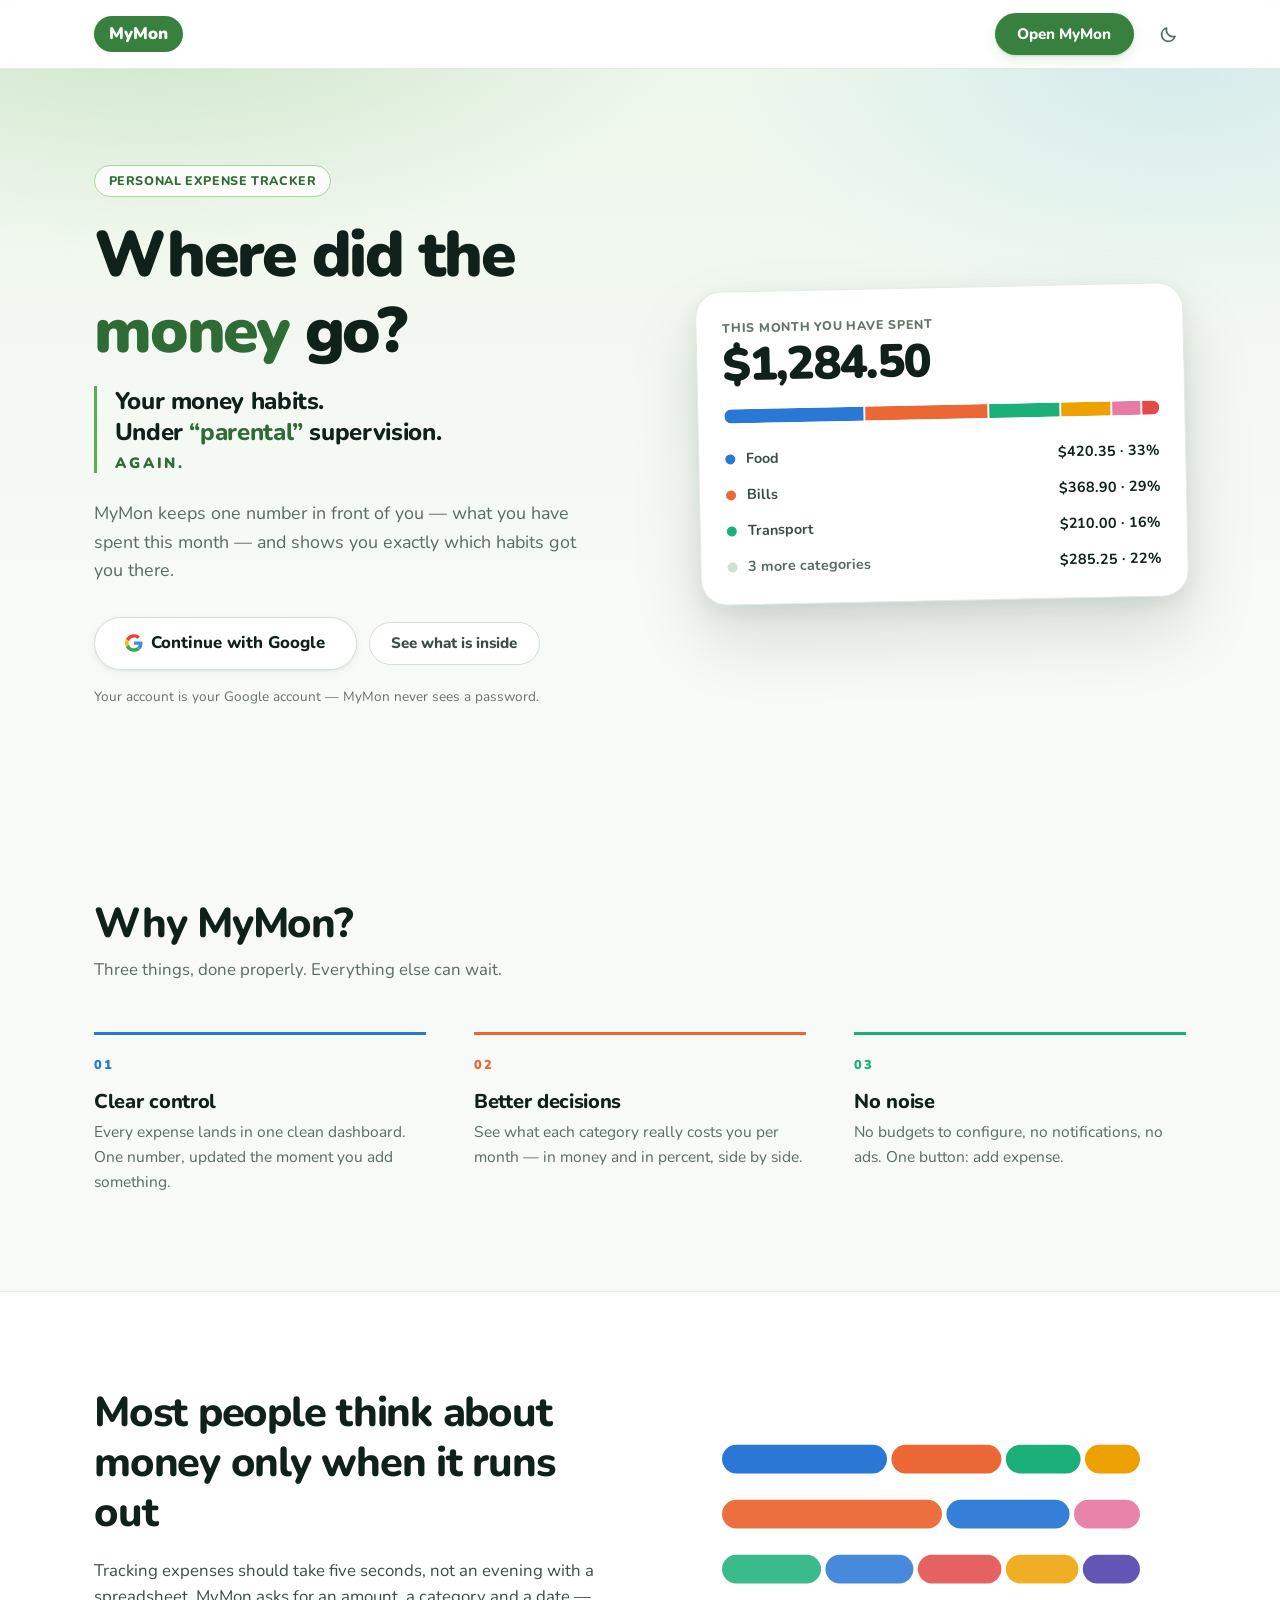
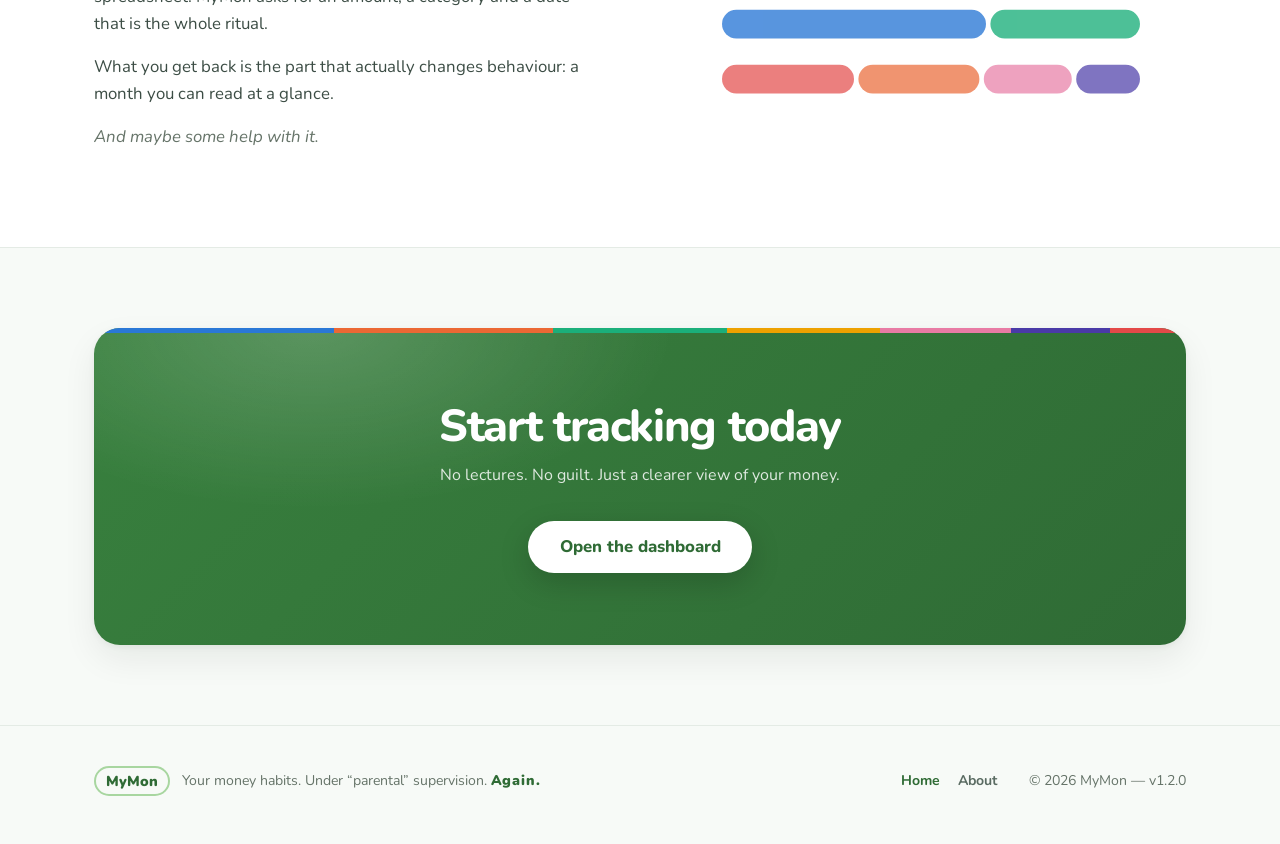
==== commit 03a02520: "v1.2: the bell Notifications in the corner of the header. You hear about three things: being invited" ====
--- a/index.html
+++ b/index.html
@@ -76,26 +76,64 @@
            page could be dragged sideways. -->
       <nav class="site-nav" aria-label="Main">
         <a href="dashboard.html" data-page="dashboard" data-when="signed-in">Dashboard</a>
-        <a href="settings.html" data-page="settings" data-when="signed-in">Settings</a>
         <button class="btn btn--primary" type="button" data-signin data-when="signed-out">
           Open MyMon
         </button>
       </nav>
 
-      <!-- Light or dark. With nothing chosen the stylesheet follows the
-           system setting on its own; this overrules it, per device. -->
-      <button class="theme-btn" type="button" data-theme-toggle
-              aria-label="Switch to the dark theme" title="Switch to the dark theme">
-        <svg class="theme-btn__moon" viewBox="0 0 24 24" fill="none" stroke="currentColor"
-             stroke-width="2.2" stroke-linecap="round" stroke-linejoin="round" aria-hidden="true">
-          <path d="M20.2 14.3A8.4 8.4 0 0 1 9.7 3.8a8.6 8.6 0 1 0 10.5 10.5z" />
-        </svg>
-        <svg class="theme-btn__sun" viewBox="0 0 24 24" fill="none" stroke="currentColor"
-             stroke-width="2.2" stroke-linecap="round" aria-hidden="true">
-          <circle cx="12" cy="12" r="4.1" />
-          <path d="M12 2.6v2.1M12 19.3v2.1M2.6 12h2.1M19.3 12h2.1M5.3 5.3l1.5 1.5M17.2 17.2l1.5 1.5M18.7 5.3l-1.5 1.5M6.8 17.2l-1.5 1.5" />
-        </svg>
-      </button>
+      <div class="header-tools">
+        <!-- The bell, and the panel that hangs off it. It is anchored to this
+             button rather than to the page, so it drops from the corner you
+             pressed instead of arriving from the bottom of the screen.
+             js/notifications.js fills the panel. -->
+        <div class="bell" data-when="signed-in">
+          <button class="hdr-btn" type="button" id="bell-btn" aria-haspopup="true"
+                  aria-expanded="false" aria-controls="bell-panel"
+                  aria-label="Notifications" title="Notifications">
+            <svg viewBox="0 0 24 24" fill="none" stroke="currentColor" stroke-width="2.2"
+                 stroke-linecap="round" stroke-linejoin="round" aria-hidden="true">
+              <path d="M18 8.4a6 6 0 1 0-12 0c0 6.2-2.3 7.8-2.3 7.8h16.6S18 14.6 18 8.4z" />
+              <path d="M13.8 19.8a2.1 2.1 0 0 1-3.6 0" />
+            </svg>
+            <span class="bell__count hidden" id="bell-count" aria-hidden="true">0</span>
+          </button>
+        </div>
+
+        <!-- Outside .bell on purpose. Anchored to the bell it would have
+             lined its right edge up with the bell, which is not the last
+             button in the row — on a 375px phone that pushed 59px of the
+             panel off the left of the screen. Anchored to the group, its
+             right edge is the page gutter at every width. -->
+        <div class="bell__panel hidden" id="bell-panel" role="dialog"
+             aria-label="Notifications"></div>
+
+        <!-- Settings wears an icon now rather than its name. The word and the
+             bell together did not fit the header on a 375px phone, and of the
+             two, "Settings" is the one a cog says just as well. -->
+        <a class="hdr-btn" href="settings.html" data-page="settings" data-when="signed-in"
+           aria-label="Settings" title="Settings">
+          <svg viewBox="0 0 24 24" fill="none" stroke="currentColor" stroke-width="2.1"
+               stroke-linecap="round" stroke-linejoin="round" aria-hidden="true">
+            <path d="M10.4 3.4a1.5 1.5 0 0 1 1.5-1.3h.2a1.5 1.5 0 0 1 1.5 1.3l.13 1a7.4 7.4 0 0 1 1.63.94l.94-.4a1.5 1.5 0 0 1 1.85.63l.1.17a1.5 1.5 0 0 1-.35 1.92l-.8.64a7.4 7.4 0 0 1 0 1.88l.8.64a1.5 1.5 0 0 1 .35 1.92l-.1.17a1.5 1.5 0 0 1-1.85.63l-.94-.4a7.4 7.4 0 0 1-1.63.94l-.13 1a1.5 1.5 0 0 1-1.5 1.3h-.2a1.5 1.5 0 0 1-1.5-1.3l-.13-1a7.4 7.4 0 0 1-1.63-.94l-.94.4a1.5 1.5 0 0 1-1.85-.63l-.1-.17a1.5 1.5 0 0 1 .35-1.92l.8-.64a7.4 7.4 0 0 1 0-1.88l-.8-.64a1.5 1.5 0 0 1-.35-1.92l.1-.17a1.5 1.5 0 0 1 1.85-.63l.94.4a7.4 7.4 0 0 1 1.63-.94z" />
+            <circle cx="12" cy="12" r="2.7" />
+          </svg>
+        </a>
+
+        <!-- Light or dark. With nothing chosen the stylesheet follows the
+             system setting on its own; this overrules it, per device. -->
+        <button class="hdr-btn theme-btn" type="button" data-theme-toggle
+                aria-label="Switch to the dark theme" title="Switch to the dark theme">
+          <svg class="theme-btn__moon" viewBox="0 0 24 24" fill="none" stroke="currentColor"
+               stroke-width="2.2" stroke-linecap="round" stroke-linejoin="round" aria-hidden="true">
+            <path d="M20.2 14.3A8.4 8.4 0 0 1 9.7 3.8a8.6 8.6 0 1 0 10.5 10.5z" />
+          </svg>
+          <svg class="theme-btn__sun" viewBox="0 0 24 24" fill="none" stroke="currentColor"
+               stroke-width="2.2" stroke-linecap="round" aria-hidden="true">
+            <circle cx="12" cy="12" r="4.1" />
+            <path d="M12 2.6v2.1M12 19.3v2.1M2.6 12h2.1M19.3 12h2.1M5.3 5.3l1.5 1.5M17.2 17.2l1.5 1.5M18.7 5.3l-1.5 1.5M6.8 17.2l-1.5 1.5" />
+          </svg>
+        </button>
+      </div>
     </div>
   </header>
 
@@ -305,7 +343,7 @@
         <a href="index.html?stay=1" data-page="home">Home</a>
         <a href="about.html" data-page="about">About</a>
       </nav>
-      <p class="site-footer__meta">&copy; <span data-year>2026</span> MyMon &mdash; v1.1.27</p>
+      <p class="site-footer__meta">&copy; <span data-year>2026</span> MyMon &mdash; v1.2.0</p>
     </div>
   </footer>
 
@@ -366,6 +404,7 @@
   <script src="js/config.js"></script>
   <script src="js/session.js"></script>
   <script src="js/ui.js"></script>
+  <script src="js/notifications.js"></script>
   <script src="js/landing.js"></script>
   <script src="js/install.js"></script>
 </body>
--- a/style.css
+++ b/style.css
@@ -468,7 +468,22 @@
   min-height: 68px;
 }
 
-.theme-btn {
+/* The three round buttons at the end of the header: the bell, settings and
+   the theme. Grouped, and set apart from the nav, so the bar reads as "where
+   you can go" and then "things you can do" rather than as four equal items. */
+.header-tools {
+  position: relative;      /* the notification panel hangs off this, not off the bell */
+  display: flex;
+  align-items: center;
+  gap: .1rem;
+  flex: none;
+}
+
+/* Settings lost its word and became a cog. The word plus a bell did not fit
+   the header on a 375px phone, and between the two the cog is the one that
+   says the same thing without being read. Both the <a> and the <button> wear
+   this, so they have to be told not to look like a link. */
+.hdr-btn {
   width: 36px; height: 36px;
   flex: none;
   display: grid;
@@ -477,12 +492,18 @@
   background: none;
   border-radius: 50%;
   color: var(--ink-500);
+  text-decoration: none;
   cursor: pointer;
   transition: background-color .15s ease, color .15s ease;
 }
-.theme-btn:hover { background: var(--surface-sunken); color: var(--ink-900); }
-.theme-btn:focus-visible { outline: none; box-shadow: var(--ring); }
-.theme-btn svg { width: 19px; height: 19px; }
+.hdr-btn:hover { background: var(--surface-sunken); color: var(--ink-900); }
+.hdr-btn:focus-visible { outline: none; box-shadow: var(--ring); }
+.hdr-btn svg { width: 19px; height: 19px; }
+
+/* The cog marks the page you are on the same way the words beside it do. */
+.hdr-btn[aria-current="page"] { background: var(--brand-100); color: var(--brand-700); }
+
+.theme-btn { position: relative; }
 
 /* It shows where it takes you: a moon while the page is light, a sun while it
    is dark. The moon is the default, so the button is never an empty circle in
@@ -490,6 +511,104 @@
 .theme-btn__sun { display: none; }
 .theme-btn[data-theme-state="dark"] .theme-btn__moon { display: none; }
 .theme-btn[data-theme-state="dark"] .theme-btn__sun { display: block; }
+
+/* ---------- 5c. The bell ----------
+   The panel hangs off the button, not off the page. On a phone it still drops
+   from the corner you pressed — it only grows to the width of the screen —
+   because a sheet rising from the bottom would have no visible relationship to
+   the thing that opened it. */
+.bell { position: relative; display: flex; }
+
+/* The same shape the Groups tab already uses for its count, on purpose: one
+   language for "there are this many waiting for you". */
+.bell__count {
+  position: absolute;
+  top: 1px;
+  right: 0;
+  min-width: 17px;
+  height: 17px;
+  padding: 0 4px;
+  display: grid;
+  place-items: center;
+  border-radius: var(--r-pill);
+  background: var(--brand-600);
+  color: #fff;
+  font-size: .68rem;
+  font-weight: 800;
+  font-variant-numeric: tabular-nums;
+  /* A ring in the header's own colour, so the badge reads as sitting on top
+     of the bell rather than welded to it. */
+  box-shadow: 0 0 0 2px var(--surface-glass);
+}
+
+.bell__panel {
+  position: absolute;
+  top: calc(100% + .55rem);
+  right: 0;
+  z-index: 60;
+  width: min(23rem, calc(100vw - 2 * var(--gutter)));
+  max-height: min(26rem, 70vh);
+  overflow-y: auto;
+  overscroll-behavior: contain;
+  background: var(--surface);
+  border: 1px solid var(--line);
+  border-radius: var(--r-md);
+  box-shadow: var(--shadow-lg);
+}
+
+.bell__head {
+  position: sticky;
+  top: 0;
+  z-index: 1;
+  display: flex;
+  align-items: center;
+  justify-content: space-between;
+  gap: 1rem;
+  padding: .8rem 1rem .7rem;
+  background: var(--surface);
+  border-bottom: 1px solid var(--line);
+}
+.bell__title { margin: 0; font-size: .95rem; font-weight: 800; color: var(--ink-900); }
+
+.bell__list { list-style: none; margin: 0; padding: .35rem; display: grid; gap: .1rem; }
+
+/* One row is one button: the whole thing is the target, because a notification
+   has exactly one thing it wants you to do — go and look at it. */
+.note-row {
+  width: 100%;
+  display: grid;
+  grid-template-columns: auto minmax(0, 1fr) auto;
+  align-items: start;
+  gap: .7rem;
+  padding: .7rem .75rem;
+  border: 0;
+  background: none;
+  border-radius: var(--r-sm);
+  text-align: left;
+  font: inherit;
+  cursor: pointer;
+  transition: background-color .15s ease;
+}
+.note-row:hover { background: var(--surface-sunken); }
+.note-row:focus-visible { outline: none; box-shadow: var(--ring); }
+
+.note-row__text { min-width: 0; font-size: .9rem; line-height: 1.45; color: var(--ink-700); }
+.note-row__text b { color: var(--ink-900); font-weight: 800; }
+.note-row__when { display: block; margin-top: .15rem; font-size: .78rem; color: var(--ink-400); }
+
+/* Unread is a dot rather than a background wash: the row is already a hover
+   target, and two kinds of highlight on one row fight each other.
+   It lives in a column of its own. Hung off the bold words instead, it
+   appeared once per bold word — and a sentence has two, the person and the
+   group, so every unread row grew two dots. */
+.note-row__dot {
+  width: 7px; height: 7px;
+  margin-top: .42rem;
+  border-radius: 50%;
+  background: var(--brand-600);
+}
+
+.bell__empty { padding: 2rem 1rem; text-align: center; color: var(--ink-500); font-size: .9rem; }
 
 .brand { display: inline-flex; align-items: center; }
 /* The wordmark is type, not a picture. It is set in the same Nunito as the
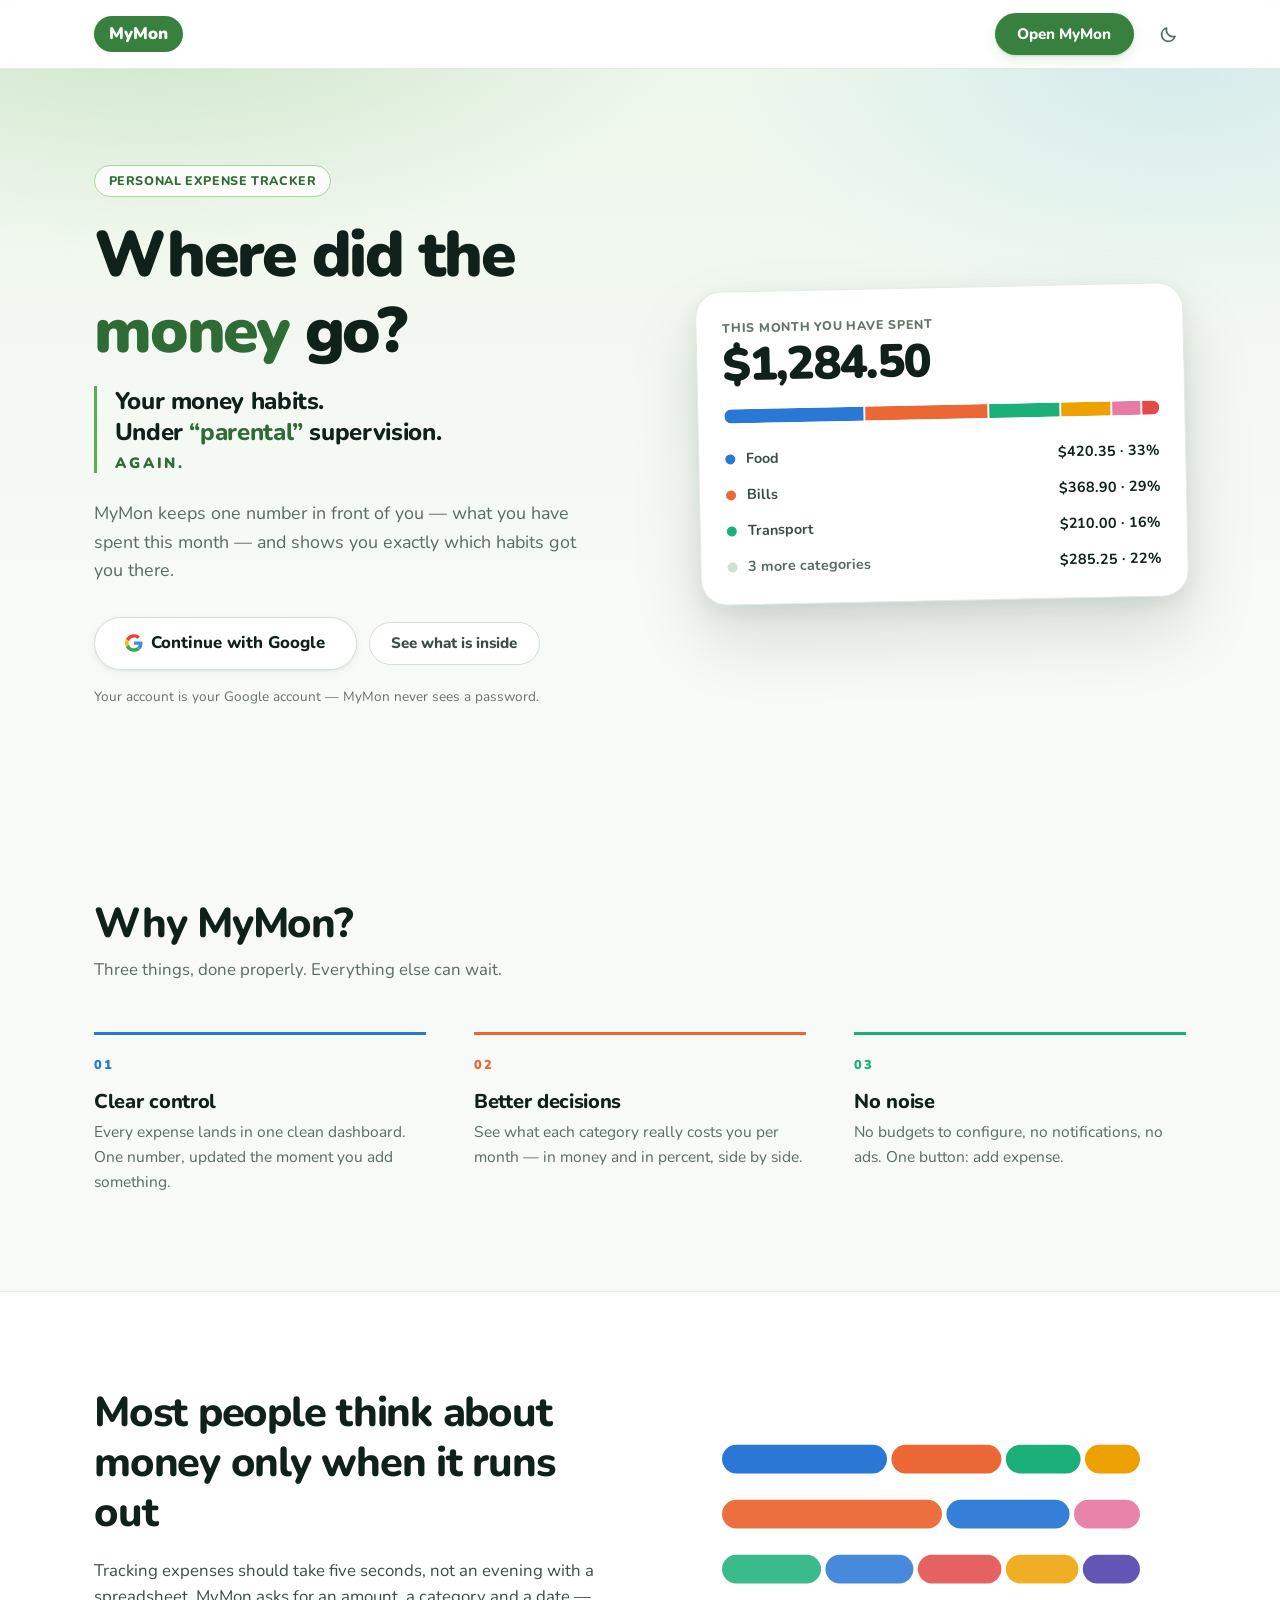
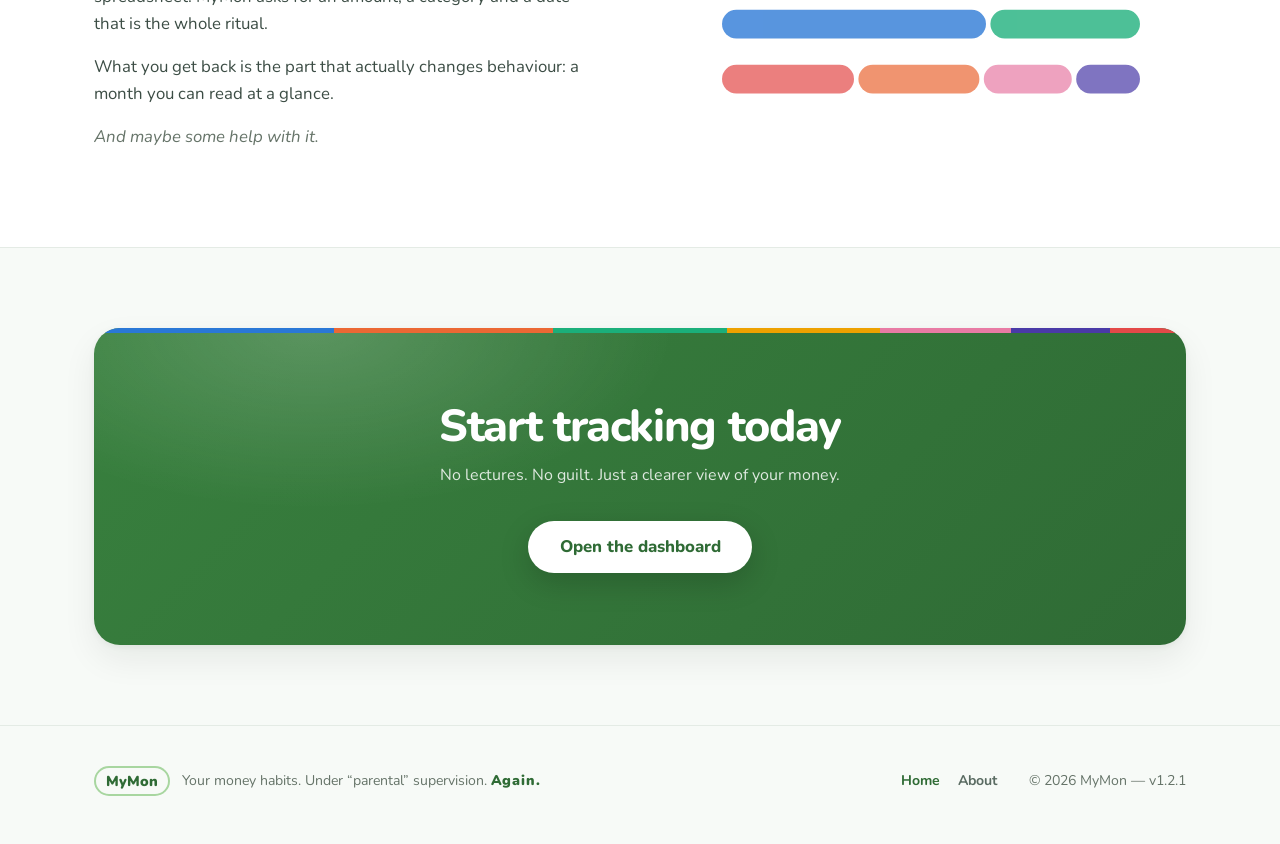
==== commit 3ef062e2: "v1.2.1: Settings in three tabs, and switches for the bell Five cards in one column became three tabs" ====
--- a/index.html
+++ b/index.html
@@ -343,7 +343,7 @@
         <a href="index.html?stay=1" data-page="home">Home</a>
         <a href="about.html" data-page="about">About</a>
       </nav>
-      <p class="site-footer__meta">&copy; <span data-year>2026</span> MyMon &mdash; v1.2.0</p>
+      <p class="site-footer__meta">&copy; <span data-year>2026</span> MyMon &mdash; v1.2.1</p>
     </div>
   </footer>
 
--- a/style.css
+++ b/style.css
@@ -1310,10 +1310,113 @@
   overflow-wrap: anywhere;
 }
 
+/* Settings is three tabs of cards now rather than five cards in a column.
+   The gap between them belongs here, not as an inline style on each card. */
+.settings-stack > * + * { margin-top: 1.25rem; }
+
+/* The tab row needs air under the heading it follows. */
+.tabs--settings { margin-top: 1.75rem; }
+
+/* ---------- a switch ------------------------------------------------------
+
+   One setting you turn on or off. There is no Save button on this kind of
+   row — the switch *is* the answer, so pressing it is what saves it. Which
+   is also why the explanation sits under the name rather than after a
+   button: with nothing to press afterwards, there is nothing for it to be
+   stranded behind. */
+.switch-row {
+  display: grid;
+  grid-template-columns: minmax(0, 1fr) auto;
+  align-items: start;
+  gap: 1rem;
+  padding: 1.05rem 0;
+  border-bottom: 1px solid var(--line);
+}
+.switch-row:last-of-type { border-bottom: 0; padding-bottom: .25rem; }
+.switch-row:first-of-type { padding-top: .35rem; }
+
+.switch-row__name {
+  margin: 0;
+  font-weight: 800;
+  font-size: 1rem;
+  color: var(--ink-900);
+}
+
+.switch-row__why {
+  margin: .3rem 0 0;
+  font-size: .9rem;
+  line-height: 1.5;
+  color: var(--ink-500);
+}
+
+/* The real checkbox is still there, merely not drawn — that is what keeps
+   the keyboard, the label and a screen reader all working. */
+.switch {
+  position: relative;
+  display: inline-block;
+  flex: none;
+  margin-top: .15rem;
+}
+
+.switch input {
+  position: absolute;
+  inset: 0;
+  width: 100%; height: 100%;
+  margin: 0;
+  opacity: 0;
+  cursor: pointer;
+}
+
+.switch__track {
+  position: relative;
+  display: block;
+  width: 46px; height: 28px;
+  border-radius: var(--r-pill);
+  /* 3.48:1 on white, 3.35:1 on the dark card — a control, not prose, so
+     three is the bar it has to clear. */
+  background: var(--ink-300);
+  transition: background .18s ease;
+}
+
+.switch__track::after {
+  content: '';
+  position: absolute;
+  top: 3px; left: 3px;
+  width: 22px; height: 22px;
+  border-radius: 50%;
+  background: #fff;
+  box-shadow: 0 1px 3px rgba(0, 0, 0, .28);
+  transition: transform .18s ease;
+}
+
+.switch input:checked + .switch__track { background: var(--brand-600); }
+.switch input:checked + .switch__track::after { transform: translateX(18px); }
+.switch input:focus-visible + .switch__track { box-shadow: var(--ring); }
+.switch input:disabled { cursor: default; }
+.switch input:disabled + .switch__track { opacity: .5; }
+
+/* Nothing should slide while the page is still deciding what is on. */
+.booting .switch__track,
+.booting .switch__track::after { transition: none; }
+
 /* The chip turns into the way into this page. */
 
 @media (max-width: 680px) {
   .settings-pair { grid-template-columns: 1fr; gap: 0; }
+}
+
+/* A label and its value side by side need room for both. An email does not
+   get it on a phone: the label wraps to "Google / account" and the address
+   breaks mid-word with its tail stranded against the right edge. Narrower
+   than this the pair stacks, and the value reads left to right like
+   everything above it. */
+@media (max-width: 520px) {
+  .settings-row {
+    flex-direction: column;
+    align-items: stretch;
+    gap: .15rem;
+  }
+  .settings-row__value { text-align: left; }
 }
 
 /* prose pages (about) */
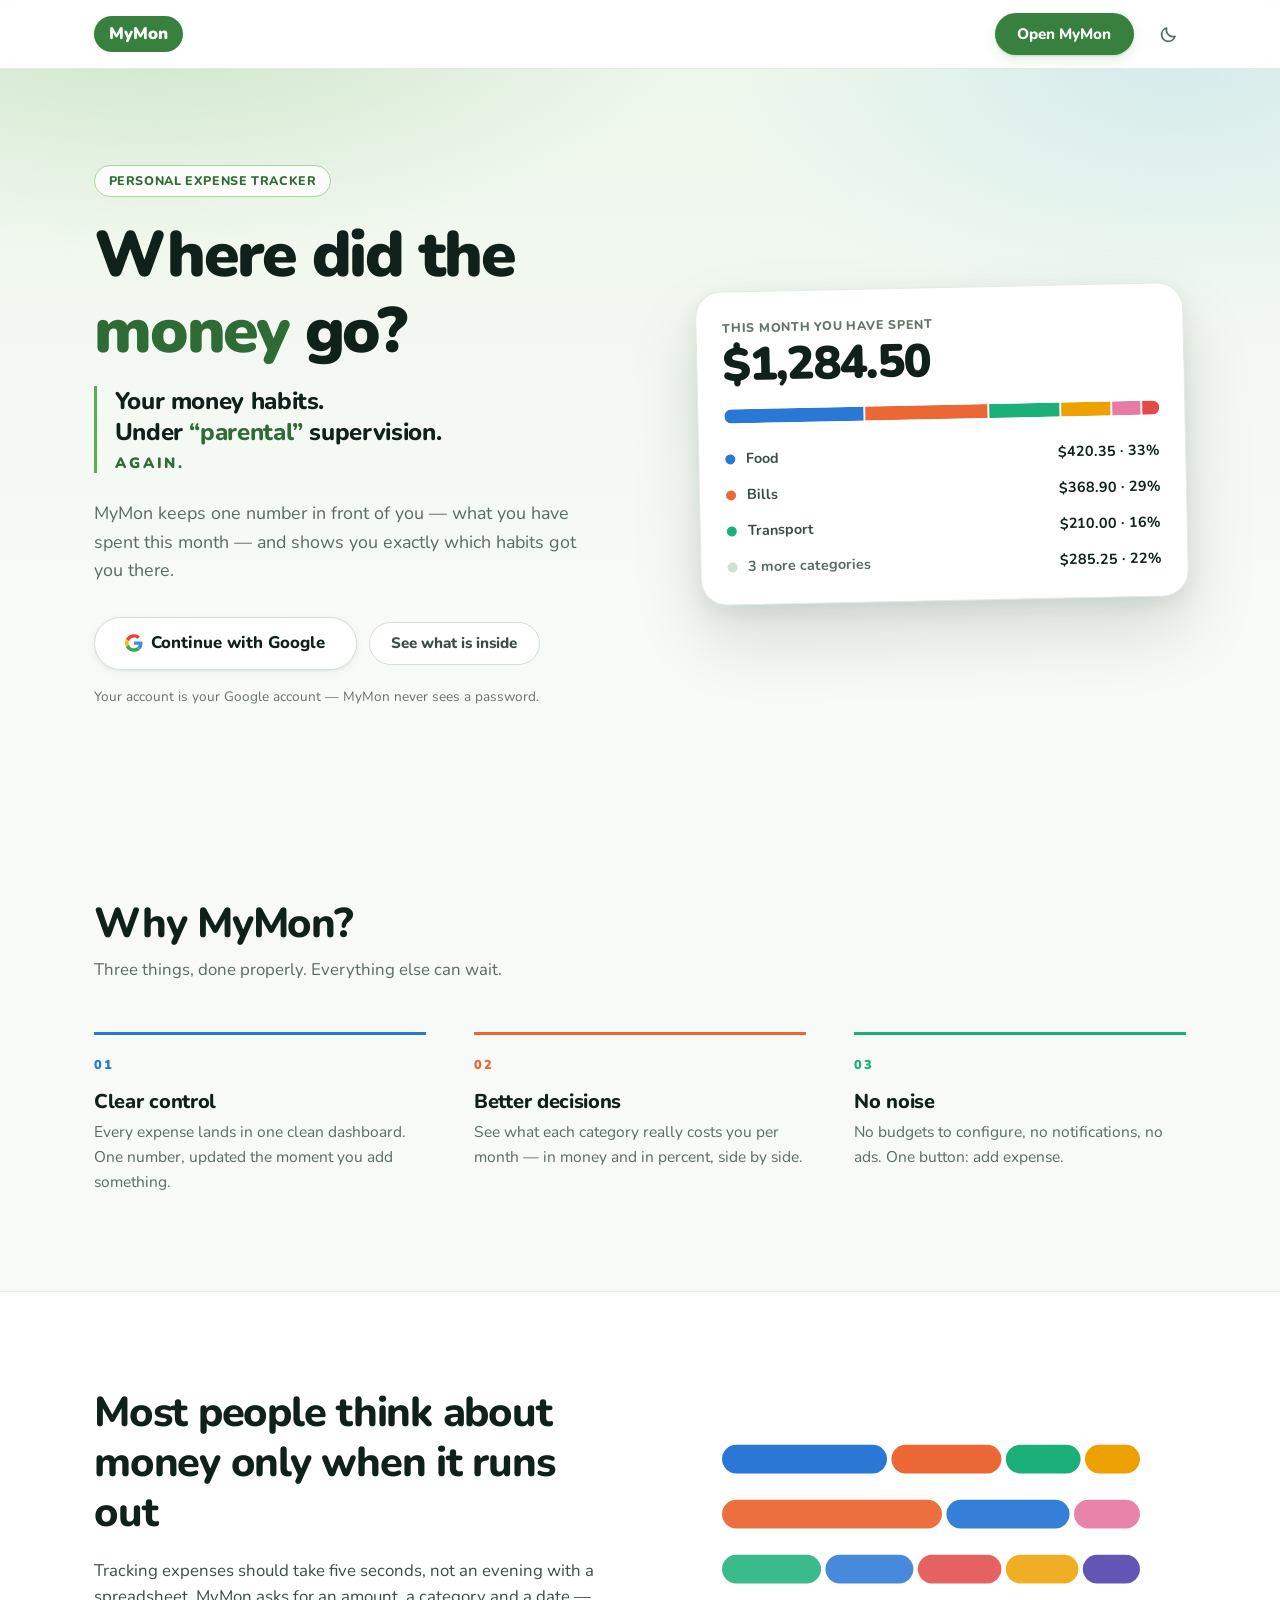
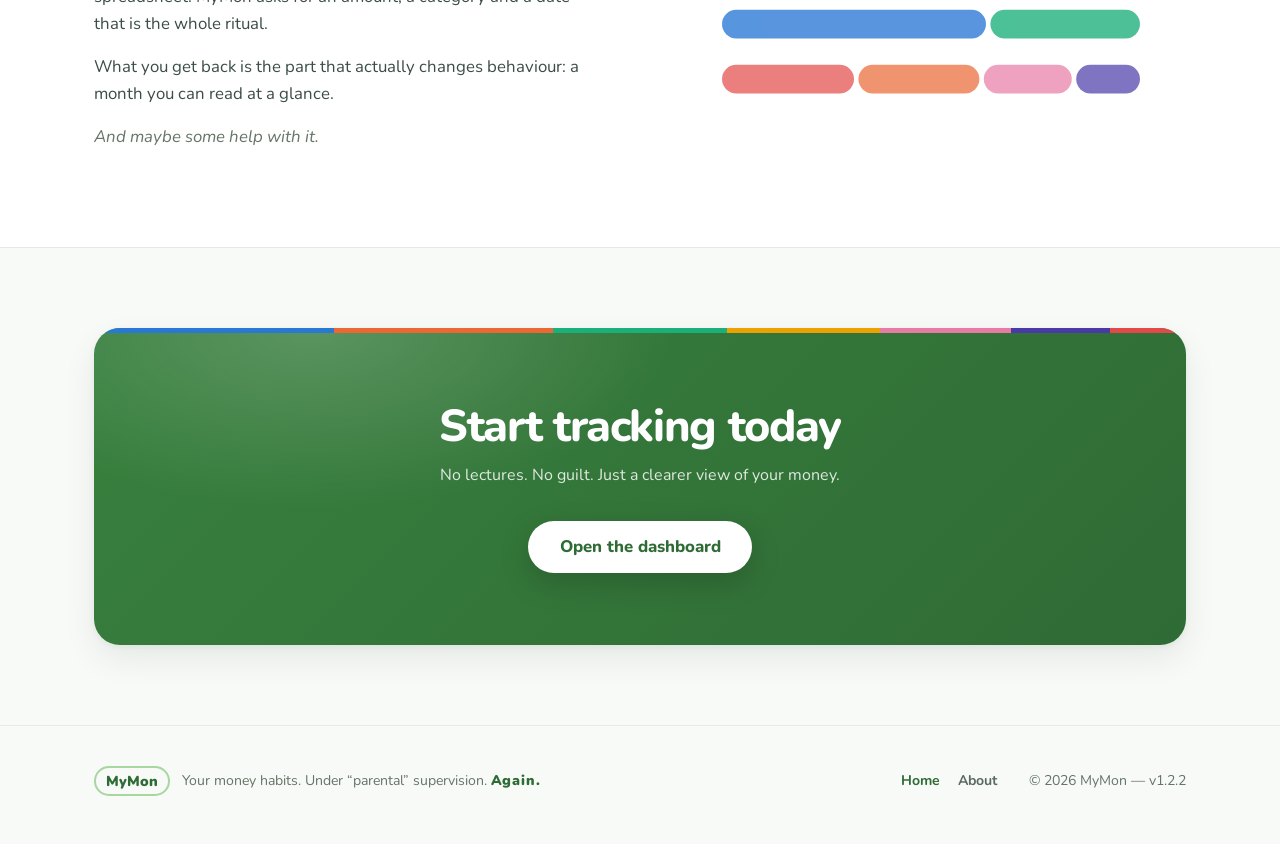
==== commit 8142cb55: "v1.2.2: a new app icon, and a cog that looks like one The icon. Same idea as before — a rounded gree" ====
--- a/index.html
+++ b/index.html
@@ -112,10 +112,14 @@
              two, "Settings" is the one a cog says just as well. -->
         <a class="hdr-btn" href="settings.html" data-page="settings" data-when="signed-in"
            aria-label="Settings" title="Settings">
-          <svg viewBox="0 0 24 24" fill="none" stroke="currentColor" stroke-width="2.1"
+          <!-- A real cog, drawn as geometry: six teeth at an outer radius of 9.7
+               and a root of 6.8. The one before it had eight small lobes that
+               turned to a smudge at the 19px this button actually renders at,
+               and it read as a size smaller than the bell beside it. -->
+          <svg viewBox="0 0 24 24" fill="none" stroke="currentColor" stroke-width="2.2"
                stroke-linecap="round" stroke-linejoin="round" aria-hidden="true">
-            <path d="M10.4 3.4a1.5 1.5 0 0 1 1.5-1.3h.2a1.5 1.5 0 0 1 1.5 1.3l.13 1a7.4 7.4 0 0 1 1.63.94l.94-.4a1.5 1.5 0 0 1 1.85.63l.1.17a1.5 1.5 0 0 1-.35 1.92l-.8.64a7.4 7.4 0 0 1 0 1.88l.8.64a1.5 1.5 0 0 1 .35 1.92l-.1.17a1.5 1.5 0 0 1-1.85.63l-.94-.4a7.4 7.4 0 0 1-1.63.94l-.13 1a1.5 1.5 0 0 1-1.5 1.3h-.2a1.5 1.5 0 0 1-1.5-1.3l-.13-1a7.4 7.4 0 0 1-1.63-.94l-.94.4a1.5 1.5 0 0 1-1.85-.63l-.1-.17a1.5 1.5 0 0 1 .35-1.92l.8-.64a7.4 7.4 0 0 1 0-1.88l-.8-.64a1.5 1.5 0 0 1-.35-1.92l.1-.17a1.5 1.5 0 0 1 1.85-.63l.94.4a7.4 7.4 0 0 1 1.63-.94z" />
-            <circle cx="12" cy="12" r="2.7" />
+            <path d="M9.45 5.7 9.65 2.59h4.7l.2 3.11 1.64.94 2.79-1.38 2.34 4.07-2.59 1.72v1.9l2.59 1.72-2.34 4.07-2.79-1.38-1.64.94-.2 3.11h-4.7l-.2-3.11-1.64-.94-2.79 1.38-2.34-4.07 2.59-1.72v-1.9L2.68 9.33l2.34-4.07 2.79 1.38z" />
+            <circle cx="12" cy="12" r="2.9" />
           </svg>
         </a>
 
@@ -343,7 +347,7 @@
         <a href="index.html?stay=1" data-page="home">Home</a>
         <a href="about.html" data-page="about">About</a>
       </nav>
-      <p class="site-footer__meta">&copy; <span data-year>2026</span> MyMon &mdash; v1.2.1</p>
+      <p class="site-footer__meta">&copy; <span data-year>2026</span> MyMon &mdash; v1.2.2</p>
     </div>
   </footer>
 
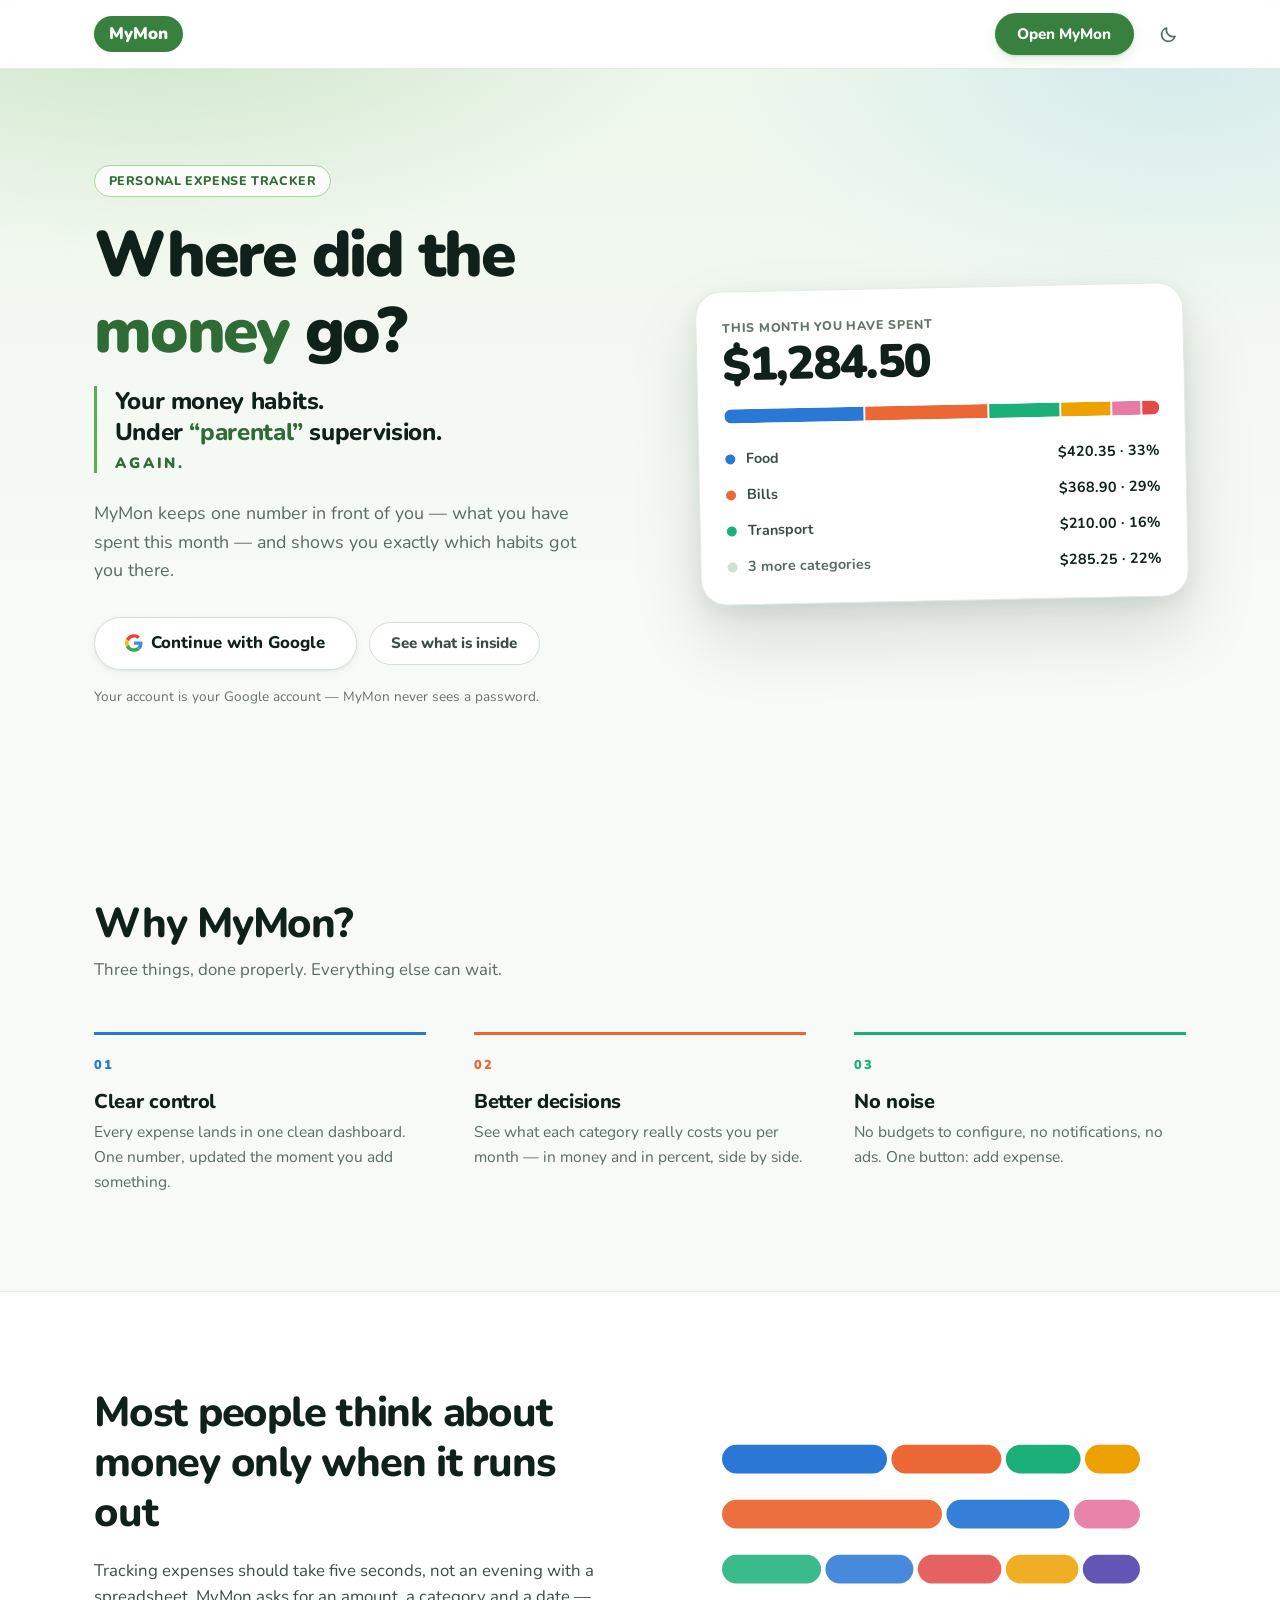
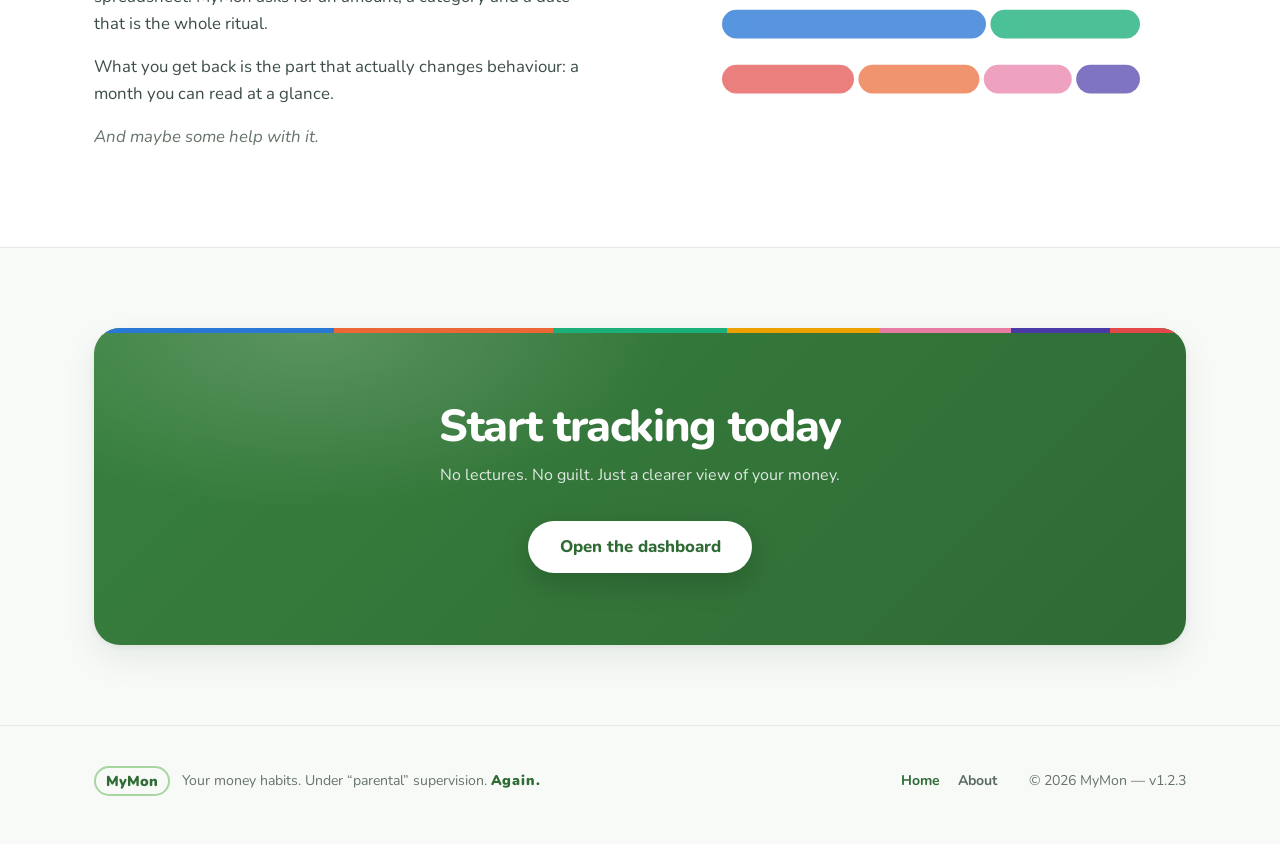
==== commit dd1f6069: "v1.2.3: the way out of a group stops floating In a group you did not create, the header carries one " ====
--- a/index.html
+++ b/index.html
@@ -347,7 +347,7 @@
         <a href="index.html?stay=1" data-page="home">Home</a>
         <a href="about.html" data-page="about">About</a>
       </nav>
-      <p class="site-footer__meta">&copy; <span data-year>2026</span> MyMon &mdash; v1.2.2</p>
+      <p class="site-footer__meta">&copy; <span data-year>2026</span> MyMon &mdash; v1.2.3</p>
     </div>
   </footer>
 
--- a/style.css
+++ b/style.css
@@ -2101,13 +2101,20 @@
 .group-head { margin-bottom: 1.5rem; }
 .group-head__row {
   display: flex;
-  align-items: flex-start;
-  justify-content: space-between;
+  align-items: baseline;
   gap: 1rem;
   flex-wrap: wrap;
 }
-.group-head__name { font-size: 1.3rem; margin: 0; }
-.group-head__tools { display: flex; gap: .4rem; flex: none; }
+
+/* The name takes whatever is left; min-width: 0 is what lets a long one wrap
+   instead of forcing the row wider than the card. */
+.group-head__name { font-size: 1.3rem; margin: 0; flex: 1 1 auto; min-width: 0; }
+
+/* margin-left rather than justify-content: space-between on the row. When the
+   name is long enough to take the whole line, space-between drops the tools to
+   the next line and then aligns them *left*, which is where "Leave" was ending
+   up. An auto margin keeps them at the end on their own line too. */
+.group-head__tools { display: flex; gap: .4rem; flex: none; margin-left: auto; }
 .group-head__sum {
   margin: .6rem 0 0;
   font-size: 1.9rem;
@@ -2747,7 +2754,6 @@
      heading above them. Nothing here shrinks text to fit — it stacks. */
   .tab { padding: .5rem .6rem .65rem; font-size: .92rem; }
 
-  .group-head__row { flex-direction: column; align-items: stretch; }
 
   /* The invitation stacks, but its two buttons keep their own width and sit
      at the end of the row. Half the card each made "Join" the largest green
@@ -2765,12 +2771,11 @@
   /* A grid rather than two flexible buttons: flex sizes them from their own
      padding, and a quiet button and a solid one do not carry the same, so the
      pair came out visibly lopsided. Two equal columns cannot. */
-  .group-head__tools {
-    display: grid;
-    grid-template-columns: 1fr 1fr;
-    gap: .5rem;
-  }
-  .group-head__tools .btn { justify-content: center; }
+  /* They stay beside the name on a phone too. Stacked under it they had
+     nothing to sit against, and the owner's two buttons were being split into
+     half-width cells — which left a member's single "Leave" filling the left
+     half and reading as floating in the middle of the card. */
+  .group-head__tools { gap: .5rem; }
 
   .group-card { padding: .95rem 1rem; }
   .group-card__sum { font-size: .95rem; }
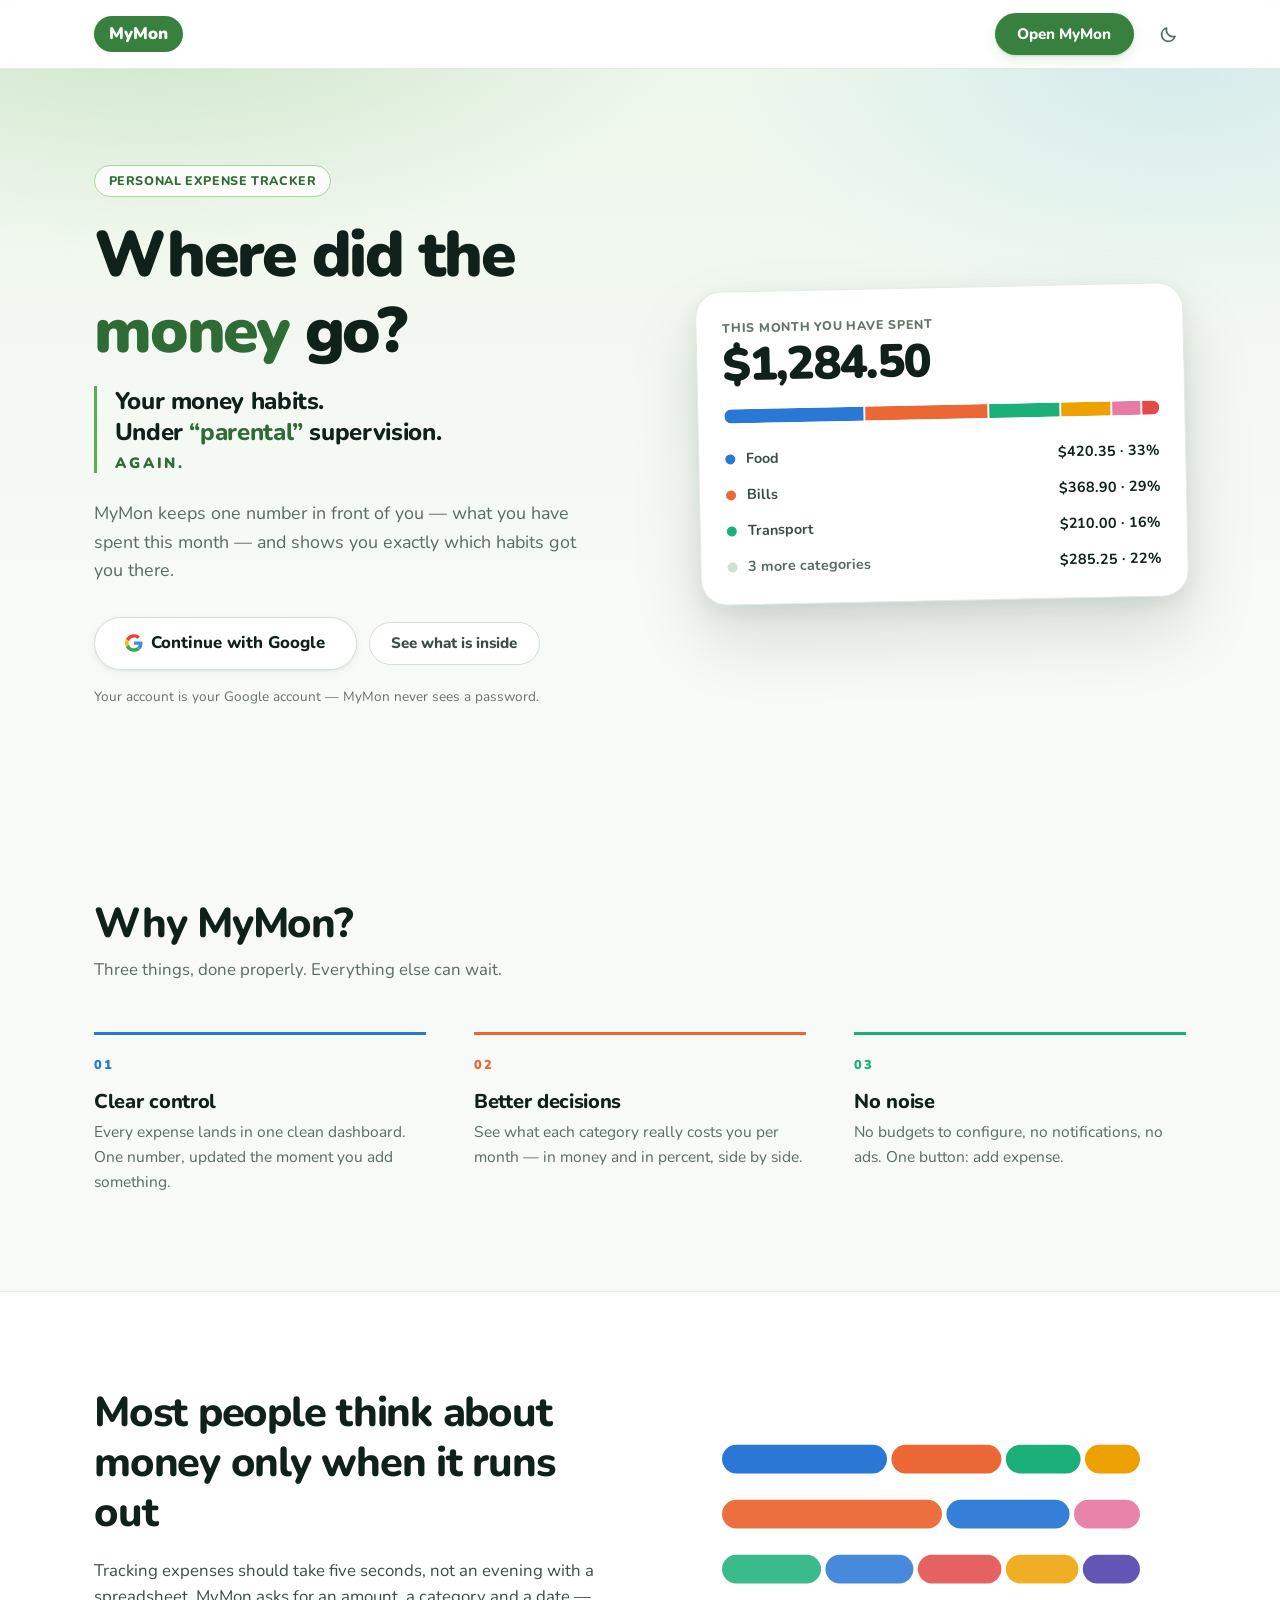
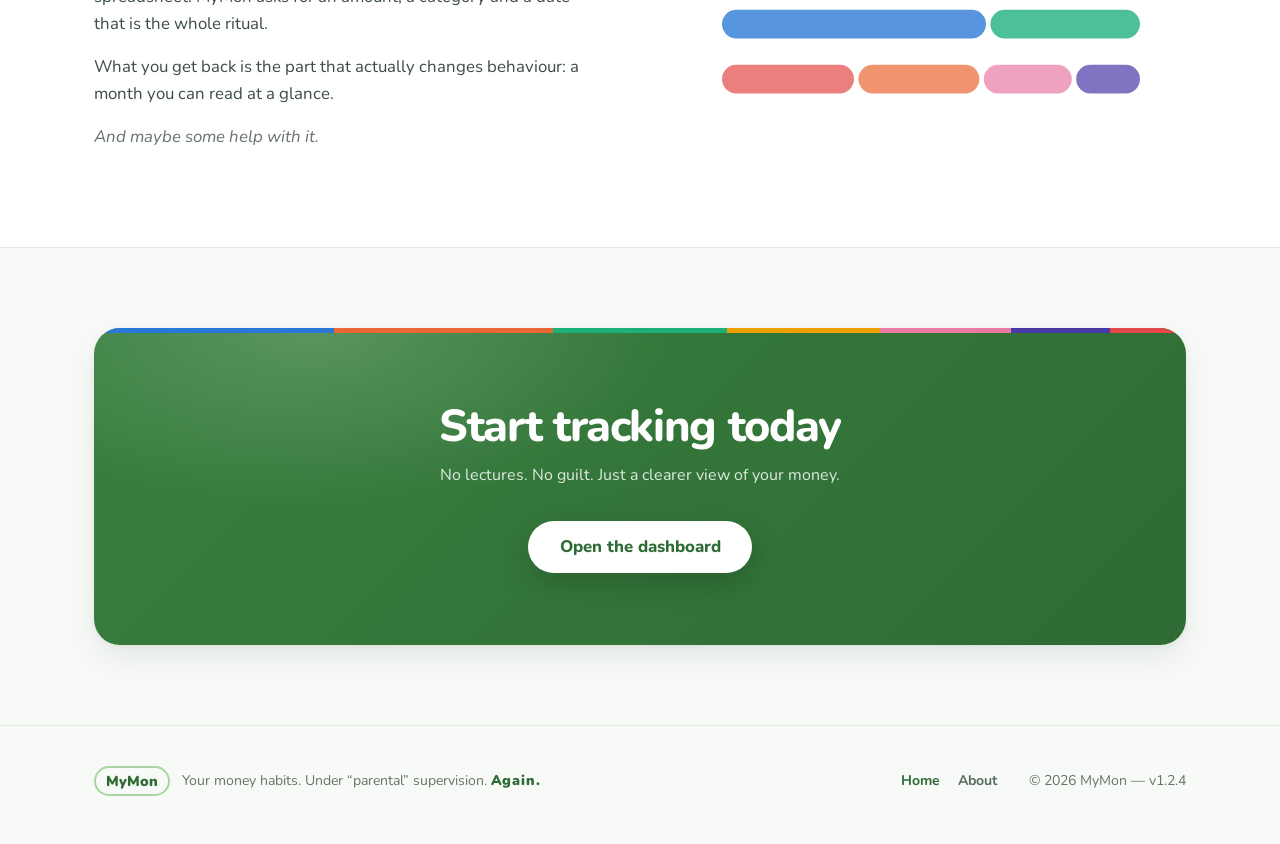
==== commit 7bc7ba60: "v1.2.4" ====
--- a/index.html
+++ b/index.html
@@ -347,7 +347,7 @@
         <a href="index.html?stay=1" data-page="home">Home</a>
         <a href="about.html" data-page="about">About</a>
       </nav>
-      <p class="site-footer__meta">&copy; <span data-year>2026</span> MyMon &mdash; v1.2.3</p>
+      <p class="site-footer__meta">&copy; <span data-year>2026</span> MyMon &mdash; v1.2.4</p>
     </div>
   </footer>
 
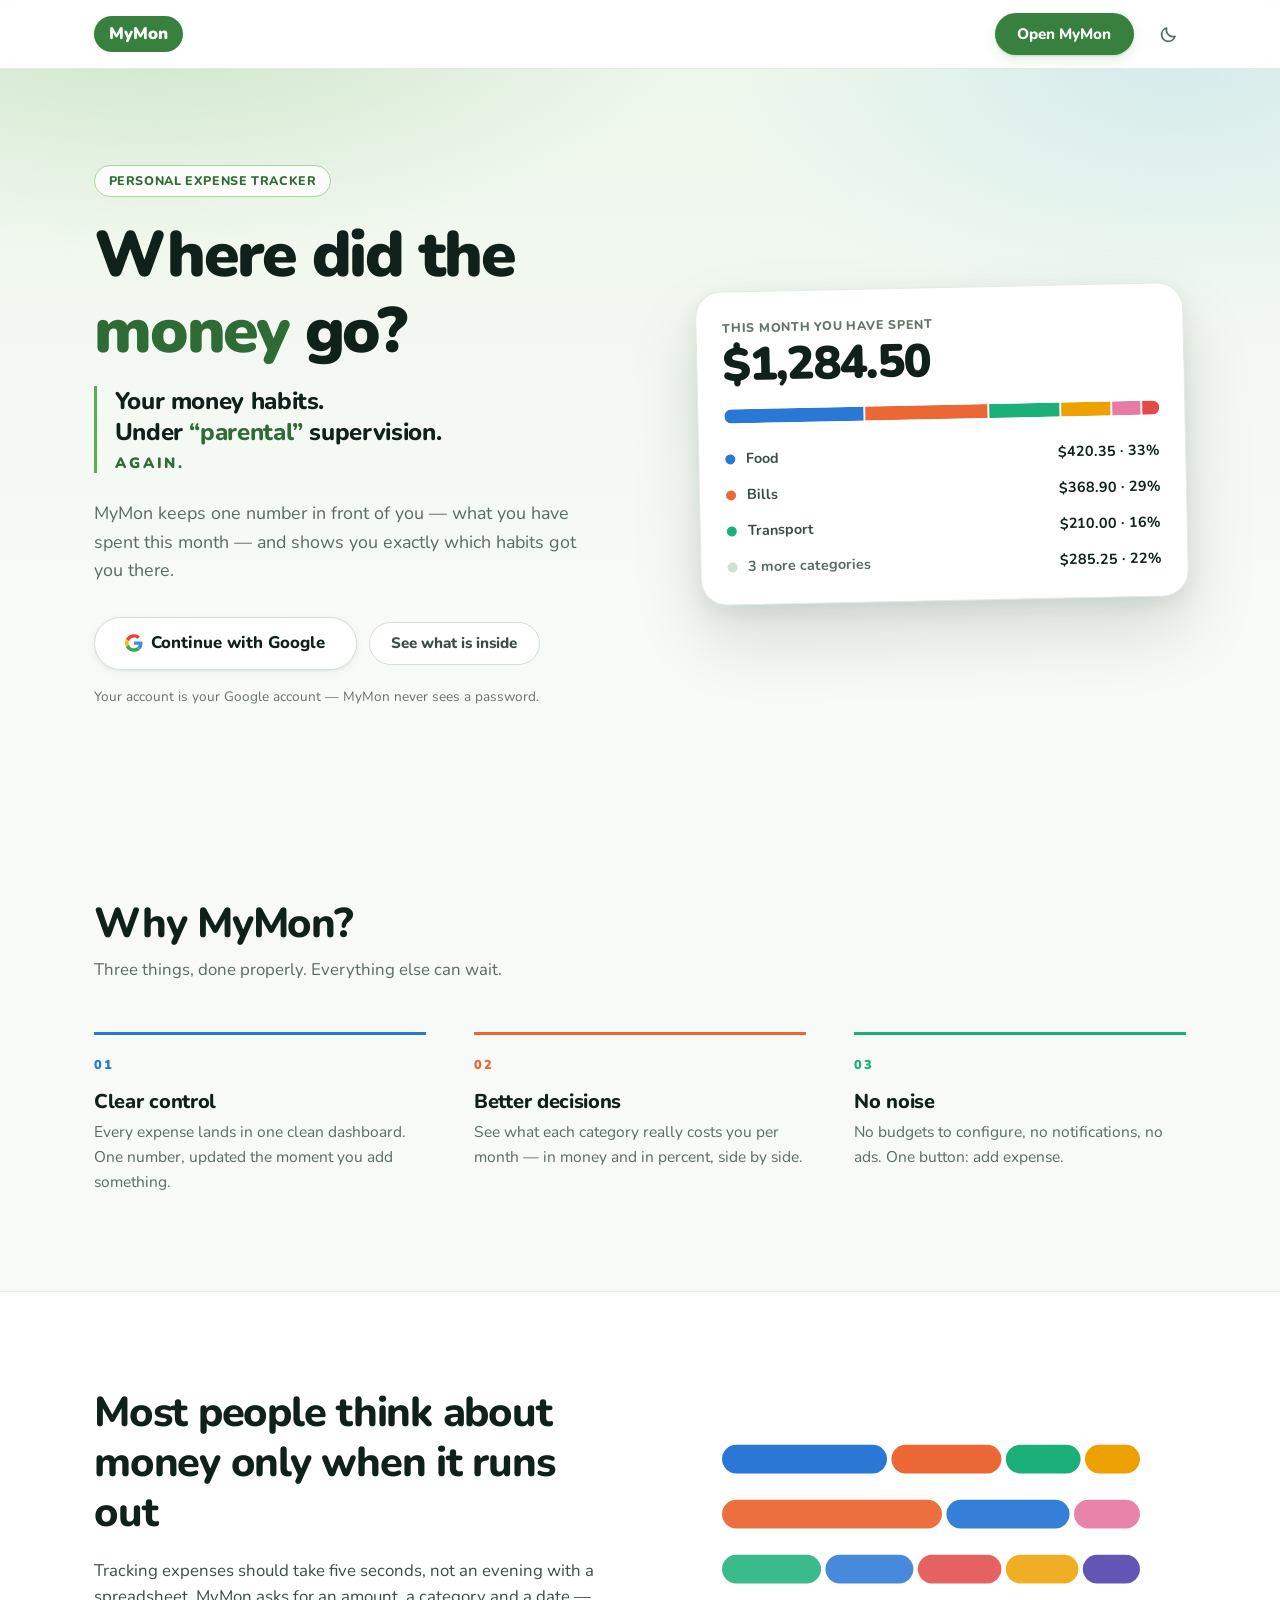
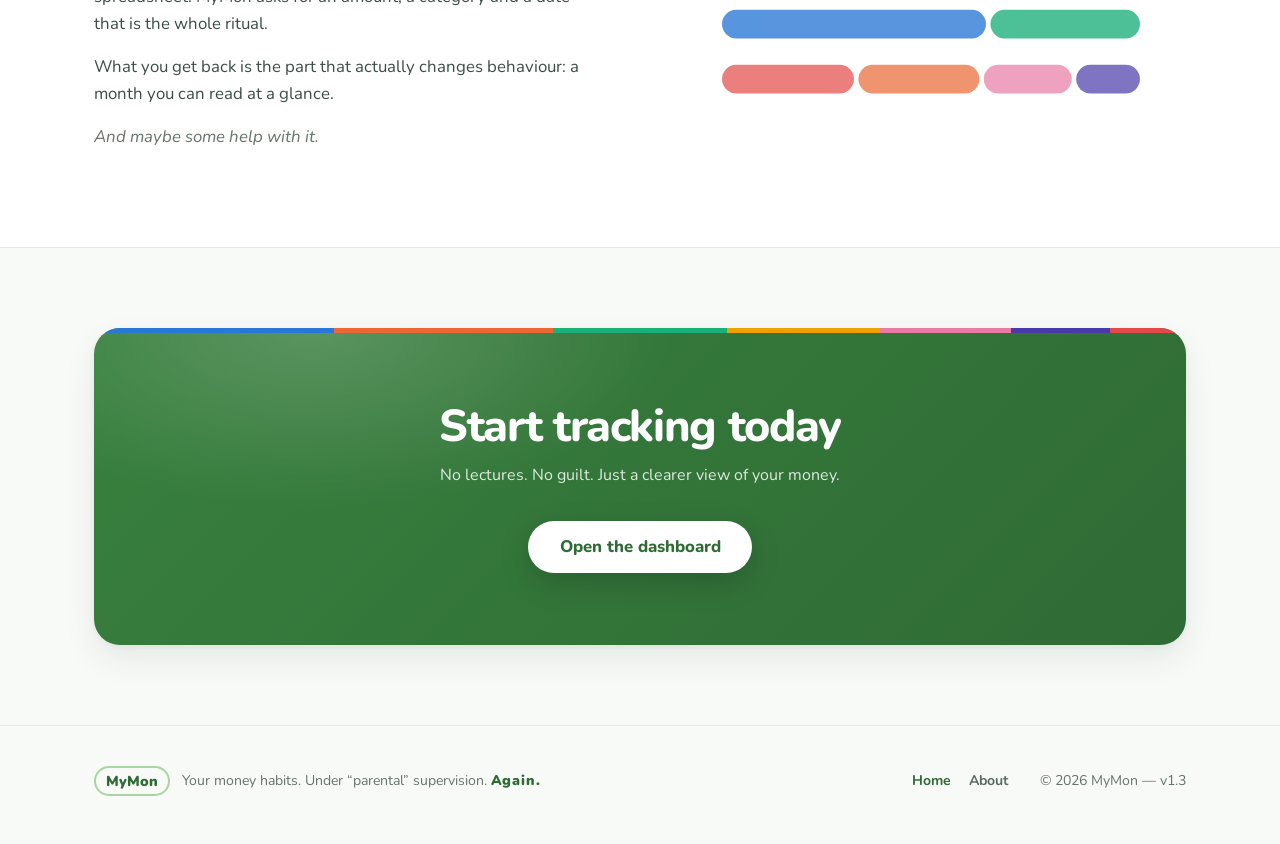
==== commit 34cd40a6: "v1.3: friends A third tab on the dashboard, and the reason it exists: inviting somebody to a group i" ====
--- a/index.html
+++ b/index.html
@@ -347,7 +347,7 @@
         <a href="index.html?stay=1" data-page="home">Home</a>
         <a href="about.html" data-page="about">About</a>
       </nav>
-      <p class="site-footer__meta">&copy; <span data-year>2026</span> MyMon &mdash; v1.2.4</p>
+      <p class="site-footer__meta">&copy; <span data-year>2026</span> MyMon &mdash; v1.3</p>
     </div>
   </footer>
 
--- a/style.css
+++ b/style.css
@@ -1275,8 +1275,15 @@
 .input-at input:focus,
 .input-at input:focus-visible { outline: none; box-shadow: none; }
 
-.card__hint[data-state="good"] { color: var(--brand-700); font-weight: 700; }
-.card__hint[data-state="bad"] { color: var(--danger); font-weight: 700; }
+/* A hint that is reporting an outcome rather than explaining a field. The
+   two classes are styled together because the state is the same idea in both
+   places, and the friends box wore .field__hint while only .card__hint was
+   being coloured — so a refusal came out the same grey as the instructions
+   above it, which is the one message that has to be impossible to miss. */
+.card__hint[data-state="good"],
+.field__hint[data-state="good"] { color: var(--brand-700); font-weight: 700; }
+.card__hint[data-state="bad"],
+.field__hint[data-state="bad"] { color: var(--danger); font-weight: 700; }
 
 .settings-pair {
   display: grid;
@@ -2166,6 +2173,42 @@
   text-transform: lowercase;
 }
 .person--waiting .person__tag { background: var(--surface-sunken); }
+
+/* A person you can press, sitting directly under a list of people you cannot.
+   Hover alone could not carry that difference — there is no hover on a phone,
+   and a thing that looks exactly like a label and acts like a button is a
+   trap. So it takes the app's own colour for "this does something", and wears
+   a + for what it does. Green among grey, and legible without moving a mouse.
+
+   36px tall rather than the 30px a plain chip gets, because this one is a
+   target for a thumb. */
+.person--pick {
+  min-height: 36px;
+  border: 0;
+  font: inherit;
+  font-weight: 700;
+  font-size: .85rem;
+  cursor: pointer;
+  padding-right: .5rem;
+  background: var(--brand-050);
+  color: var(--brand-700);
+  transition: background-color .15s ease;
+}
+.person--pick .badge { background: var(--brand-600); }
+.person--pick:hover { background: var(--brand-100); }
+.person--pick:focus-visible { outline: none; box-shadow: var(--ring); }
+
+/* The + after the name. Drawn rather than typed, so it matches the one on
+   every other "add" in the app instead of being a plus-shaped character. */
+.person__add {
+  width: 15px; height: 15px;
+  flex: none;
+  opacity: .75;
+}
+
+/* The row of them, above the box you would otherwise have to type into. */
+.invite-picks { margin-top: 1.1rem; }
+.invite-picks .people { margin-top: .5rem; }
 
 .person__drop {
   width: 20px; height: 20px;
